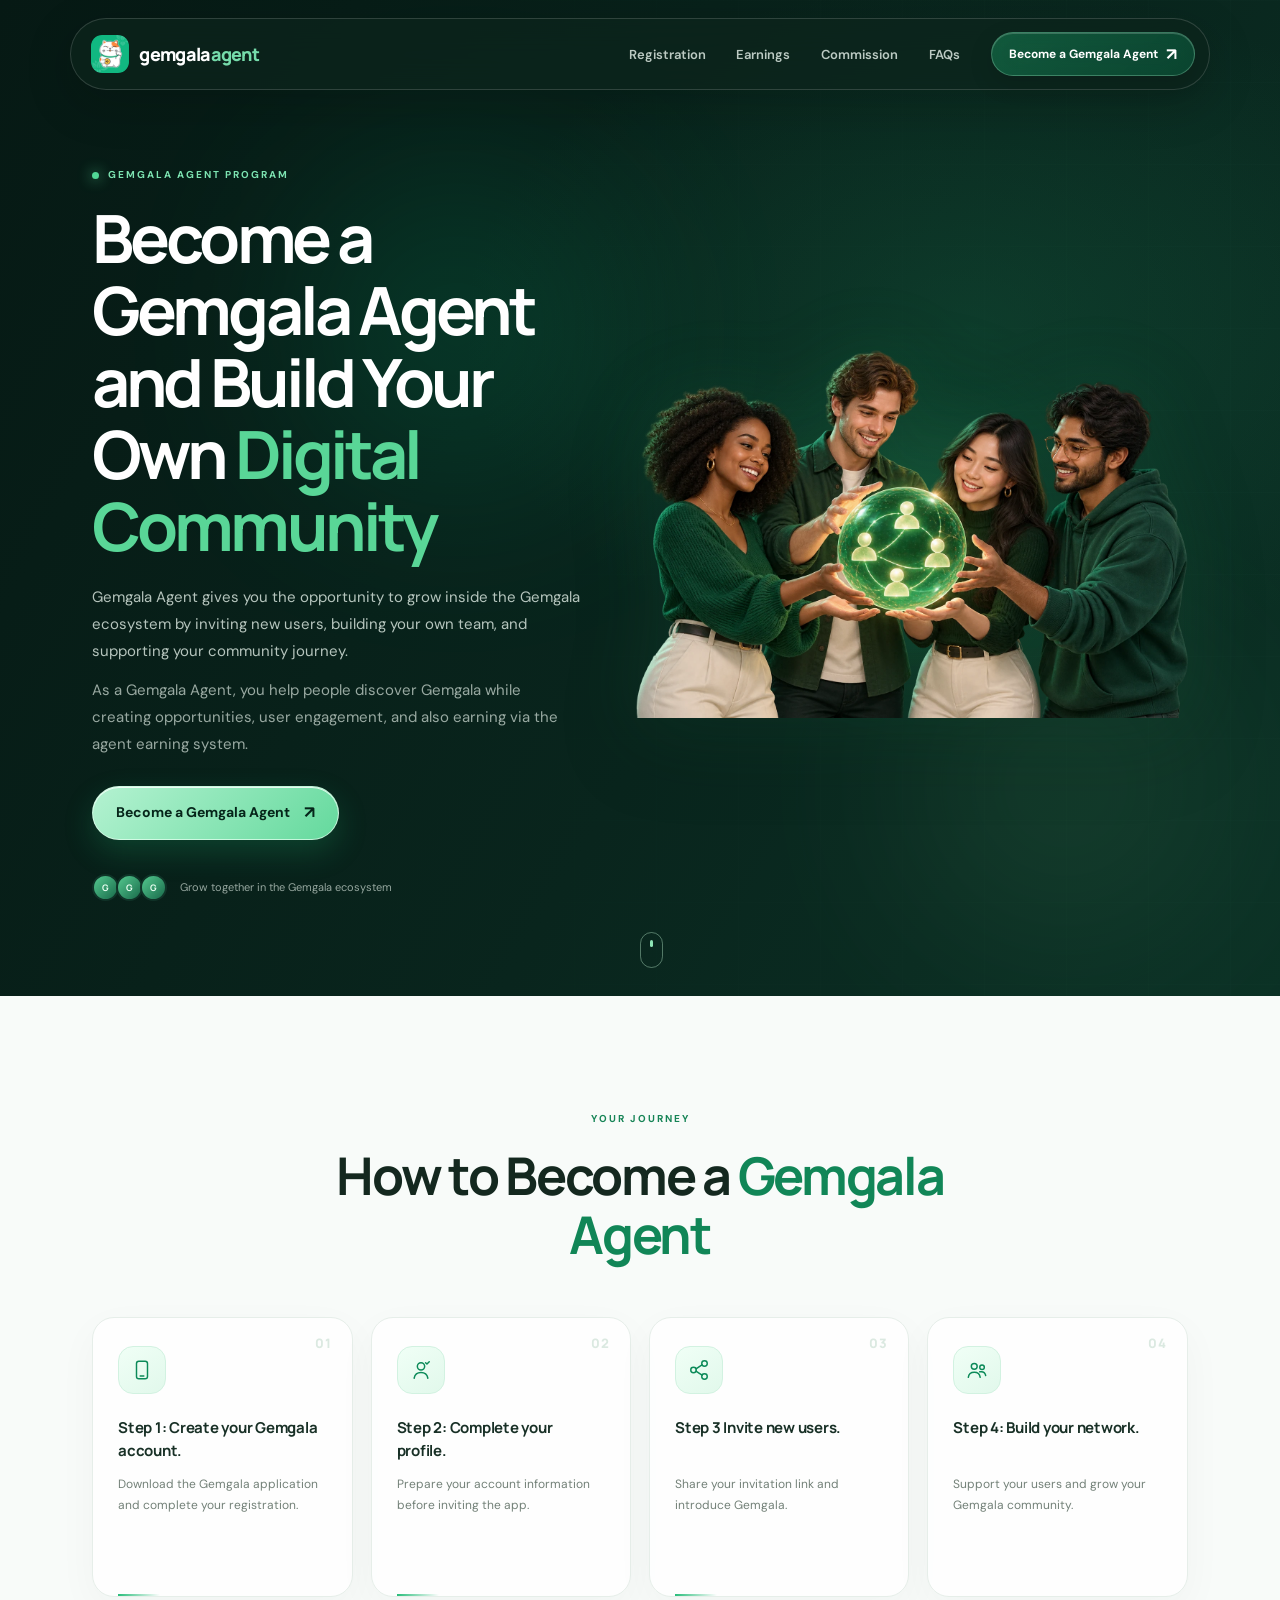
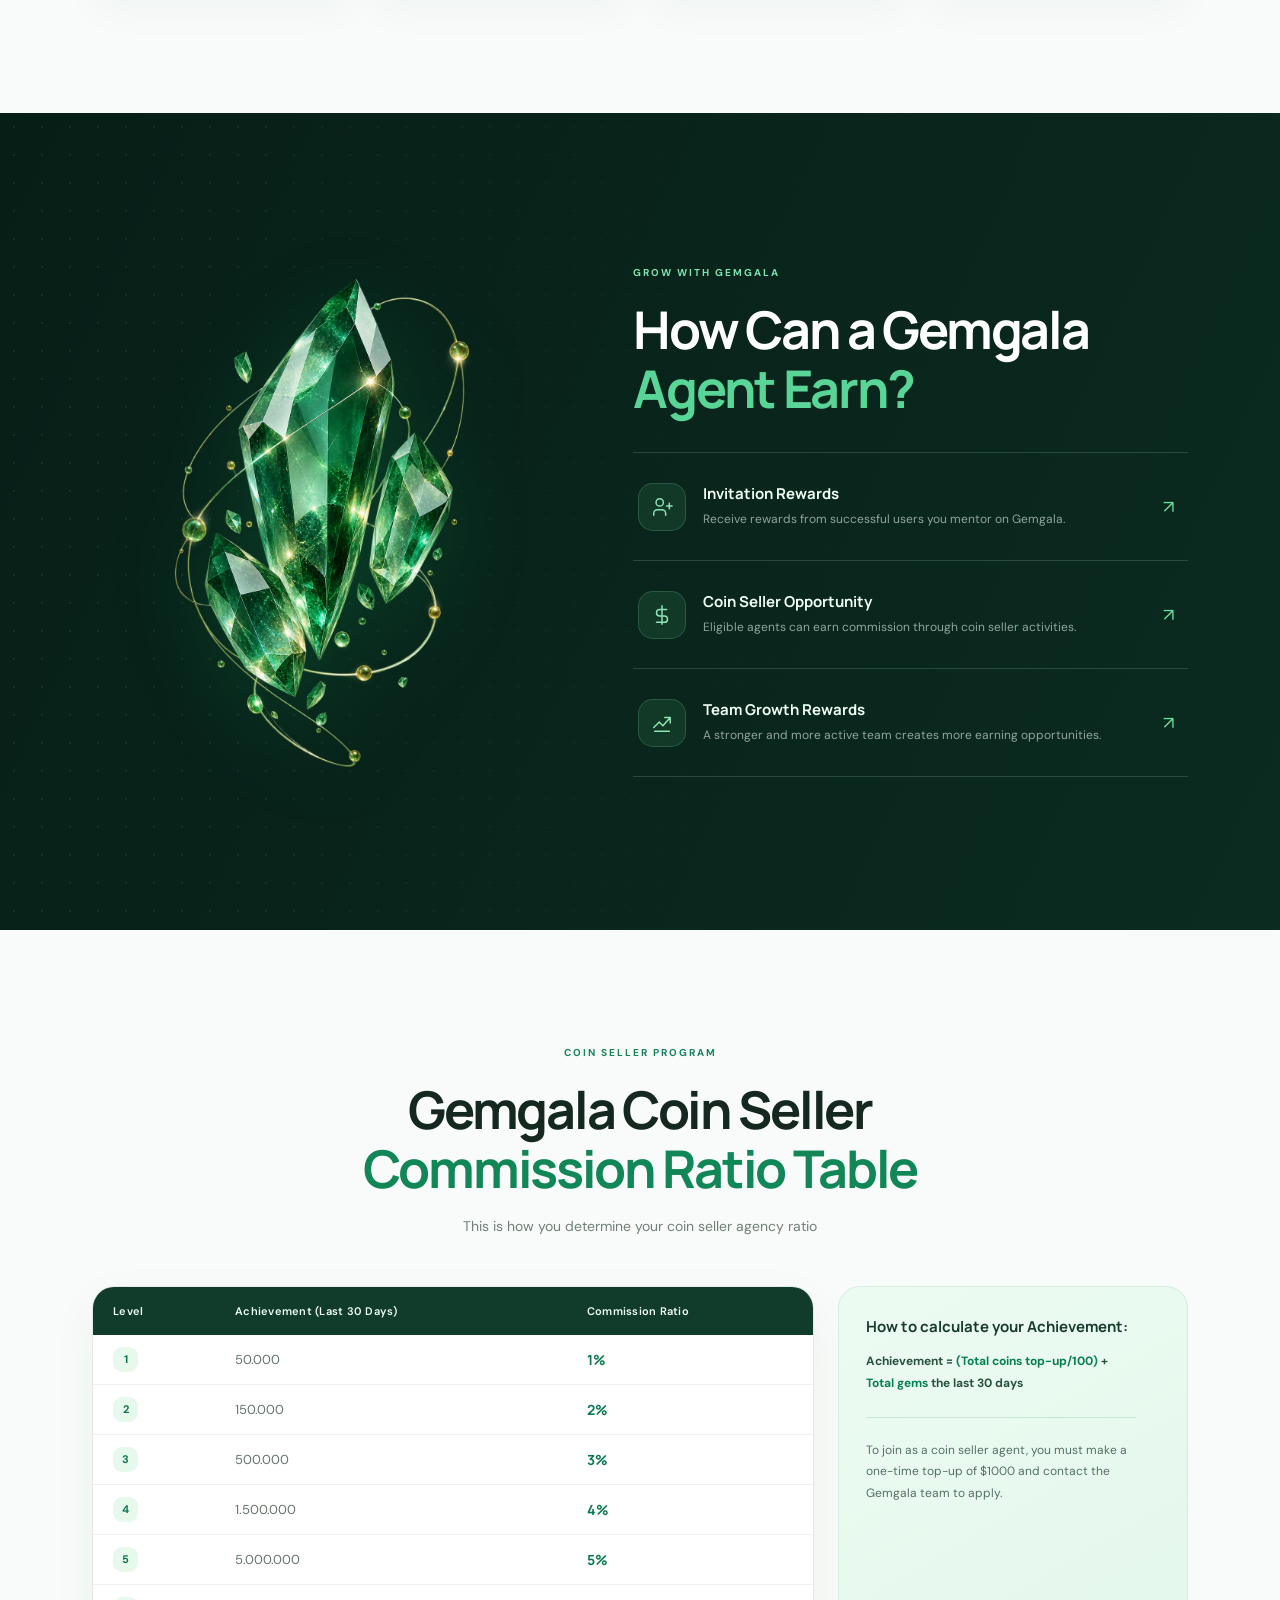
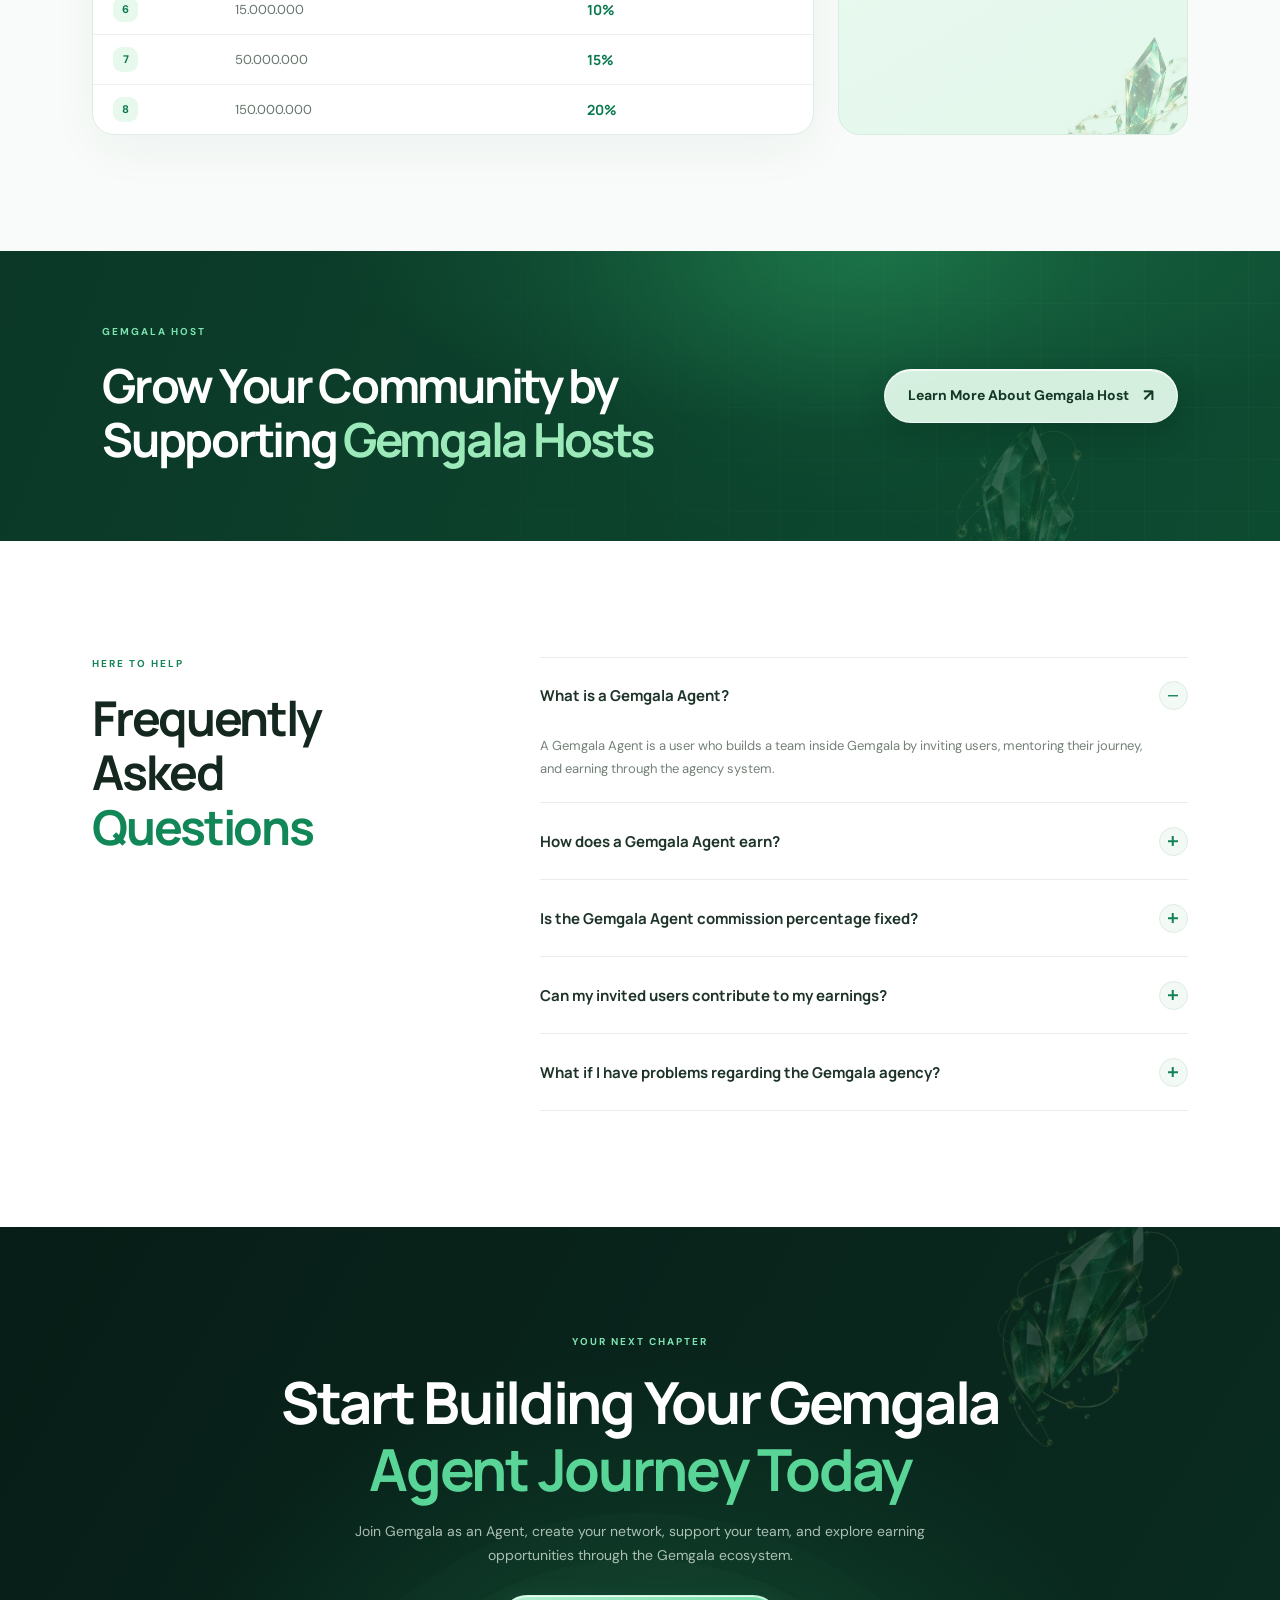
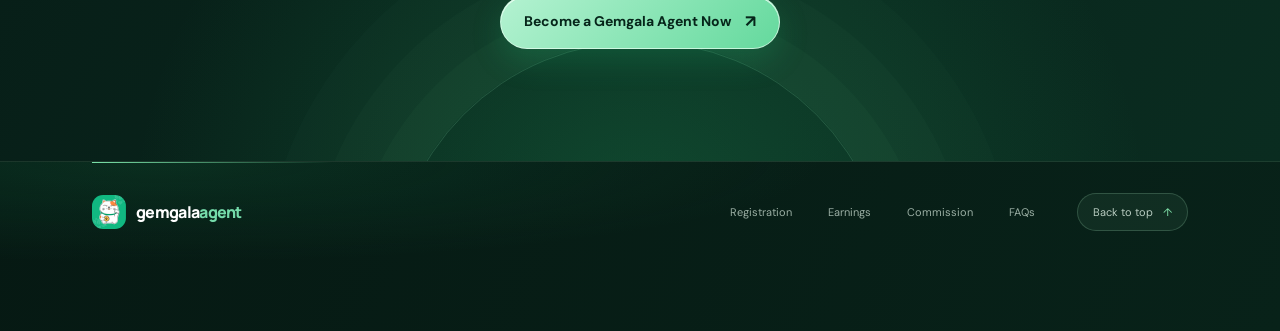
==== index.html @ b0aed7e8 "Create Gemgala agent landing page" ====
<!doctype html>
<html lang="en">
  <head>
    <meta charset="utf-8">
    <meta name="viewport" content="width=device-width, initial-scale=1">
    <meta name="theme-color" content="#071d18">
    <meta name="description" content="Become a Gemgala Agent, build your digital community, and explore earning opportunities inside the Gemgala ecosystem.">
    <title>Become a Gemgala Agent</title>
    <link rel="preconnect" href="https://fonts.googleapis.com">
    <link rel="preconnect" href="https://fonts.gstatic.com" crossorigin>
    <link href="https://fonts.googleapis.com/css2?family=DM+Sans:wght@400;500;600;700&family=Manrope:wght@400;500;600;700;800&display=swap" rel="stylesheet">
    <link rel="stylesheet" href="style.css">
  </head>
  <body>
    <header class="site-header">
      <nav class="navbar glass-panel" aria-label="Main navigation">
        <a class="brand" href="#home" aria-label="Gemgala Agent home">
          <span class="brand-mark"><img src="assets/logo-gemgala.png" alt="" width="127" height="40"></span>
          <span>gemgala<span class="brand-agent">agent</span></span>
        </a>
        <button class="menu-toggle" type="button" aria-label="Open navigation menu" aria-expanded="false" aria-controls="nav-links">
          <span></span><span></span>
        </button>
        <div class="nav-links" id="nav-links">
          <a href="#registration">Registration</a>
          <a href="#earnings">Earnings</a>
          <a href="#commission">Commission</a>
          <a href="#faqs">FAQs</a>
          <a class="button button-small button-glass" href="#registration">Become a Gemgala Agent <span aria-hidden="true">↗</span></a>
        </div>
      </nav>
    </header>

    <main>
      <section class="hero" id="home">
        <div class="hero-glow hero-glow-one" aria-hidden="true"></div>
        <div class="hero-glow hero-glow-two" aria-hidden="true"></div>
        <div class="hero-content">
          <p class="eyebrow"><span class="status-dot"></span> GEMGALA AGENT PROGRAM</p>
          <h1>Become a Gemgala Agent and Build Your Own <span>Digital Community</span></h1>
          <p class="hero-description">Gemgala Agent gives you the opportunity to grow inside the Gemgala ecosystem by inviting new users, building your own team, and supporting your community journey.</p>
          <p class="hero-description hero-description-secondary">As a Gemgala Agent, you help people discover Gemgala while creating opportunities, user engagement, and also earning via the agent earning system.</p>
          <a class="button button-primary button-glass" href="#registration">Become a Gemgala Agent <span aria-hidden="true">↗</span></a>
          <div class="hero-proof" aria-hidden="true">
            <div class="proof-avatars"><span>G</span><span>G</span><span>G</span></div>
            <span>Grow together in the Gemgala ecosystem</span>
          </div>
        </div>
        <div class="hero-visual">
          <img class="hero-image" src="assets/gemgala-agent-cutout.webp" alt="A group of people collaborating around a glowing digital community network">
        </div>
        <a class="scroll-cue" href="#registration" aria-label="Scroll to How to Become a Gemgala Agent"><span></span></a>
      </section>

      <section class="section registration-section" id="registration">
        <div class="section-heading">
          <p class="eyebrow eyebrow-dark">YOUR JOURNEY</p>
          <h2>How to Become a <span>Gemgala Agent</span></h2>
        </div>
        <div class="steps-grid">
          <article class="step-card">
            <div class="step-number">01</div>
            <div class="step-icon" aria-hidden="true"><svg viewBox="0 0 24 24"><rect x="6" y="2.5" width="12" height="19" rx="2.5"></rect><path d="M10 18.5h4"></path></svg></div>
            <h3>Step 1: Create your Gemgala account.</h3>
            <p>Download the Gemgala application and complete your registration.</p>
            <span class="step-line" aria-hidden="true"></span>
          </article>
          <article class="step-card">
            <div class="step-number">02</div>
            <div class="step-icon" aria-hidden="true"><svg viewBox="0 0 24 24"><circle cx="12" cy="8" r="4"></circle><path d="M4.5 21c.8-4.1 3.3-6.2 7.5-6.2s6.7 2.1 7.5 6.2"></path><path d="m17 4 1.5 1.5L21 3"></path></svg></div>
            <h3>Step 2: Complete your profile.</h3>
            <p>Prepare your account information before inviting the app.</p>
            <span class="step-line" aria-hidden="true"></span>
          </article>
          <article class="step-card">
            <div class="step-number">03</div>
            <div class="step-icon" aria-hidden="true"><svg viewBox="0 0 24 24"><circle cx="18" cy="5" r="3"></circle><circle cx="6" cy="12" r="3"></circle><circle cx="18" cy="19" r="3"></circle><path d="m8.7 10.7 6.6-4.4M8.7 13.3l6.6 4.4"></path></svg></div>
            <h3>Step 3 Invite new users.</h3>
            <p>Share your invitation link and introduce Gemgala.</p>
            <span class="step-line" aria-hidden="true"></span>
          </article>
          <article class="step-card">
            <div class="step-number">04</div>
            <div class="step-icon" aria-hidden="true"><svg viewBox="0 0 24 24"><circle cx="9" cy="8" r="3.2"></circle><circle cx="17.5" cy="9" r="2.5"></circle><path d="M2.5 20c.5-3.6 2.7-5.5 6.5-5.5s6 1.9 6.5 5.5M15 14c3.7-.8 5.8 1.1 6.5 4"></path></svg></div>
            <h3>Step 4: Build your network.</h3>
            <p>Support your users and grow your Gemgala community.</p>
          </article>
        </div>
      </section>

      <section class="section earnings-section" id="earnings">
        <div class="earnings-art" aria-hidden="true">
          <img src="assets/emerald-crystal-ornament.webp" alt="">
        </div>
        <div class="earnings-content">
          <p class="eyebrow">GROW WITH GEMGALA</p>
          <h2>How Can a Gemgala <span>Agent Earn?</span></h2>
          <div class="earning-list">
            <article class="earning-item">
              <span class="earning-icon" aria-hidden="true"><svg viewBox="0 0 24 24"><path d="M16 21v-2a4 4 0 0 0-4-4H7a4 4 0 0 0-4 4v2M9.5 11a4 4 0 1 0 0-8 4 4 0 0 0 0 8ZM20 8v6M23 11h-6"></path></svg></span>
              <div><h3>Invitation Rewards</h3><p>Receive rewards from successful users you mentor on Gemgala.</p></div>
              <span class="earning-arrow" aria-hidden="true">↗</span>
            </article>
            <article class="earning-item">
              <span class="earning-icon" aria-hidden="true"><svg viewBox="0 0 24 24"><path d="M12 2v20M17 6H9.5a3.5 3.5 0 0 0 0 7h5a3.5 3.5 0 0 1 0 7H6"></path></svg></span>
              <div><h3>Coin Seller Opportunity</h3><p>Eligible agents can earn commission through coin seller activities.</p></div>
              <span class="earning-arrow" aria-hidden="true">↗</span>
            </article>
            <article class="earning-item">
              <span class="earning-icon" aria-hidden="true"><svg viewBox="0 0 24 24"><path d="m3 17 6-6 4 4 8-9M15 6h6v6"></path><path d="M4 21h16"></path></svg></span>
              <div><h3>Team Growth Rewards</h3><p>A stronger and more active team creates more earning opportunities.</p></div>
              <span class="earning-arrow" aria-hidden="true">↗</span>
            </article>
          </div>
        </div>
      </section>

      <section class="section commission-section" id="commission">
        <div class="section-heading">
          <p class="eyebrow eyebrow-dark">COIN SELLER PROGRAM</p>
          <h2>Gemgala Coin Seller <span>Commission Ratio Table</span></h2>
          <p class="section-description">This is how you determine your coin seller agency ratio</p>
        </div>
        <div class="commission-layout">
          <div class="table-wrap">
            <table>
              <thead><tr><th scope="col">Level</th><th scope="col">Achievement (Last 30 Days)</th><th scope="col">Commission Ratio</th></tr></thead>
              <tbody>
                <tr><td><span class="level-pill">1</span></td><td>50.000</td><td><strong>1%</strong></td></tr>
                <tr><td><span class="level-pill">2</span></td><td>150.000</td><td><strong>2%</strong></td></tr>
                <tr><td><span class="level-pill">3</span></td><td>500.000</td><td><strong>3%</strong></td></tr>
                <tr><td><span class="level-pill">4</span></td><td>1.500.000</td><td><strong>4%</strong></td></tr>
                <tr><td><span class="level-pill">5</span></td><td>5.000.000</td><td><strong>5%</strong></td></tr>
                <tr><td><span class="level-pill">6</span></td><td>15.000.000</td><td><strong>10%</strong></td></tr>
                <tr><td><span class="level-pill">7</span></td><td>50.000.000</td><td><strong>15%</strong></td></tr>
                <tr><td><span class="level-pill">8</span></td><td>150.000.000</td><td><strong>20%</strong></td></tr>
              </tbody>
            </table>
          </div>
          <aside class="commission-notes">
            <img class="commission-ornament" src="assets/commission-crystal-ornament.webp" alt="" aria-hidden="true">
            <div class="notes-content">
            <h3>How to calculate your Achievement:</h3>
            <p class="formula">Achievement = <span>(Total coins top-up/100)</span> + <span>Total gems</span> the last 30 days</p>
            <div class="note-divider"></div>
            <p>To join as a coin seller agent, you must make a one-time top-up of $1000 and contact the Gemgala team to apply.</p>
            </div>
          </aside>
        </div>
      </section>

      <section class="host-banner">
        <div class="host-glow" aria-hidden="true"></div>
        <div class="host-copy">
          <p class="eyebrow">GEMGALA HOST</p>
          <h2>Grow Your Community by Supporting <span>Gemgala Hosts</span></h2>
        </div>
        <a class="button button-light button-glass" href="https://gemgalahost.com" target="_blank" rel="noopener noreferrer">Learn More About Gemgala Host <span aria-hidden="true">↗</span></a>
        <img class="host-crystal" src="assets/emerald-crystal-ornament.webp" alt="" aria-hidden="true">
      </section>

      <section class="section faq-section" id="faqs">
        <div class="faq-intro">
          <p class="eyebrow eyebrow-dark">HERE TO HELP</p>
          <h2>Frequently Asked <span>Questions</span></h2>
        </div>
        <div class="faq-list">
          <article class="faq-item is-open">
            <h3><button class="faq-question" type="button" aria-expanded="true"><span>What is a Gemgala Agent?</span><span class="faq-toggle" aria-hidden="true"></span></button></h3>
            <div class="faq-answer"><p>A Gemgala Agent is a user who builds a team inside Gemgala by inviting users, mentoring their journey, and earning through the agency system.</p></div>
          </article>
          <article class="faq-item">
            <h3><button class="faq-question" type="button" aria-expanded="false"><span>How does a Gemgala Agent earn?</span><span class="faq-toggle" aria-hidden="true"></span></button></h3>
            <div class="faq-answer" hidden><p>Agents can earn through invitation rewards, becoming a coin seller, commission systems, and eligible events &amp; opportunities.</p></div>
          </article>
          <article class="faq-item">
            <h3><button class="faq-question" type="button" aria-expanded="false"><span>Is the Gemgala Agent commission percentage fixed?</span><span class="faq-toggle" aria-hidden="true"></span></button></h3>
            <div class="faq-answer" hidden><p>No. Commission levels depend on the team performance and changes every 30 days.</p></div>
          </article>
          <article class="faq-item">
            <h3><button class="faq-question" type="button" aria-expanded="false"><span>Can my invited users contribute to my earnings?</span><span class="faq-toggle" aria-hidden="true"></span></button></h3>
            <div class="faq-answer" hidden><p>Yes. This is the most popular way to earn as a Gemgala agent.</p></div>
          </article>
          <article class="faq-item">
            <h3><button class="faq-question" type="button" aria-expanded="false"><span>What if I have problems regarding the Gemgala agency?</span><span class="faq-toggle" aria-hidden="true"></span></button></h3>
            <div class="faq-answer" hidden><p>Feel free to contact our team in case you’re experiencing problems or having inquiries regarding this.</p></div>
          </article>
        </div>
      </section>

      <section class="final-cta" id="join">
        <div class="final-cta-orb" aria-hidden="true"></div>
        <img src="assets/emerald-crystal-ornament.webp" alt="" aria-hidden="true">
        <p class="eyebrow">YOUR NEXT CHAPTER</p>
        <h2>Start Building Your Gemgala <span>Agent Journey Today</span></h2>
        <p>Join Gemgala as an Agent, create your network, support your team, and explore earning opportunities through the Gemgala ecosystem.</p>
        <a class="button button-primary button-glass" href="#registration">Become a Gemgala Agent Now <span aria-hidden="true">↗</span></a>
      </section>
    </main>

    <footer class="site-footer">
      <div class="footer-main">
        <a class="brand footer-brand" href="#home" aria-label="Gemgala Agent home">
          <span class="brand-mark"><img src="assets/logo-gemgala.png" alt="" width="127" height="40"></span>
          <span>gemgala<span class="brand-agent">agent</span></span>
        </a>
        <div class="footer-links"><a href="#registration">Registration</a><a href="#earnings">Earnings</a><a href="#commission">Commission</a><a href="#faqs">FAQs</a></div>
        <a class="back-top" href="#home">Back to top <span aria-hidden="true">↑</span></a>
      </div>
    </footer>

    <script>
      const menuToggle = document.querySelector('.menu-toggle');
      const navLinks = document.querySelector('.nav-links');

      menuToggle.addEventListener('click', () => {
        const isOpen = menuToggle.getAttribute('aria-expanded') === 'true';
        menuToggle.setAttribute('aria-expanded', String(!isOpen));
        menuToggle.setAttribute('aria-label', isOpen ? 'Open navigation menu' : 'Close navigation menu');
        navLinks.classList.toggle('is-open', !isOpen);
        document.body.classList.toggle('menu-open', !isOpen);
      });

      navLinks.querySelectorAll('a').forEach((link) => {
        link.addEventListener('click', () => {
          menuToggle.setAttribute('aria-expanded', 'false');
          menuToggle.setAttribute('aria-label', 'Open navigation menu');
          navLinks.classList.remove('is-open');
          document.body.classList.remove('menu-open');
        });
      });

      document.querySelectorAll('.faq-question').forEach((question) => {
        question.addEventListener('click', () => {
          const item = question.closest('.faq-item');
          const answer = item.querySelector('.faq-answer');
          const isOpen = question.getAttribute('aria-expanded') === 'true';
          question.setAttribute('aria-expanded', String(!isOpen));
          answer.hidden = isOpen;
          item.classList.toggle('is-open', !isOpen);
        });
      });
    </script>
  </body>
</html>
---- style.css ----
:root {
  color-scheme: light;
  --forest: #071d18;
  --forest-2: #0b2921;
  --green: #0d8a5c;
  --green-bright: #18b77a;
  --mint: #9be7c3;
  --ink: #13251e;
  --muted: #687970;
  --paper: #f7faf8;
  --line: #e4ece7;
  --white: #fff;
  --font-body: "DM Sans", sans-serif;
  --font-display: "Manrope", sans-serif;
}

* { box-sizing: border-box; }
html { scroll-behavior: smooth; scroll-padding-top: 110px; }
body { margin: 0; background: var(--paper); color: var(--ink); font-family: var(--font-body); -webkit-font-smoothing: antialiased; }
body.menu-open { overflow: hidden; }
a { color: inherit; text-decoration: none; }
button { font: inherit; }
img { display: block; max-width: 100%; }

.site-header { position: fixed; inset: 18px 0 auto; z-index: 50; padding: 0 5.5%; pointer-events: none; }
.navbar { width: min(1240px, 100%); min-height: 72px; margin: 0 auto; padding: 10px 14px 10px 20px; display: flex; align-items: center; justify-content: space-between; border: 1px solid rgba(255,255,255,.15); border-radius: 999px; background: rgba(13, 36, 29, .72); box-shadow: 0 14px 46px rgba(1, 13, 9, .22); backdrop-filter: blur(22px); -webkit-backdrop-filter: blur(22px); pointer-events: auto; }
.brand { display: inline-flex; align-items: center; gap: 10px; color: #fff; font-family: var(--font-display); font-size: 18px; font-weight: 800; letter-spacing: -.7px; white-space: nowrap; }
.brand-mark { width: 38px; height: 38px; flex: 0 0 38px; overflow: hidden; display: block; border-radius: 11px; }
.brand-mark img { width: 120px; max-width: none; height: 38px; object-fit: fill; }
.brand-agent { color: #75dbaa; }
.nav-links { display: flex; align-items: center; gap: clamp(16px, 2.4vw, 34px); color: rgba(245,255,249,.76); font-size: 13px; font-weight: 600; }
.nav-links > a:not(.button) { transition: color .2s ease; }
.nav-links > a:not(.button):hover { color: #fff; }
.button { min-height: 54px; padding: 0 23px; display: inline-flex; align-items: center; justify-content: center; gap: 14px; border: 1px solid transparent; border-radius: 999px; font-size: 14px; font-weight: 700; line-height: 1.2; transition: transform .2s ease, box-shadow .2s ease, background .2s ease; cursor: pointer; }
.button:hover { transform: translateY(-2px); }
.button span { font-size: 17px; }
.button-small { min-height: 44px; padding: 0 17px; gap: 8px; font-size: 12px; }
.button-glass { backdrop-filter: blur(18px); -webkit-backdrop-filter: blur(18px); }
.button-small.button-glass { color: white; border-color: rgba(180,255,216,.28); background: linear-gradient(135deg, rgba(28,163,106,.42), rgba(11,96,65,.54)); box-shadow: inset 0 1px rgba(255,255,255,.18), 0 8px 24px rgba(0,0,0,.14); }
.button-primary { color: #06251a; background: linear-gradient(135deg, #b4f2d1 0%, #64d99d 100%); border-color: rgba(228,255,240,.7); box-shadow: 0 12px 30px rgba(31,189,117,.21), inset 0 1px rgba(255,255,255,.8); }
.menu-toggle { display: none; }

.hero { position: relative; min-height: 795px; padding: 168px 7.2% 95px; overflow: hidden; display: grid; grid-template-columns: minmax(0, .94fr) minmax(420px, 1.06fr); align-items: center; gap: 5%; color: white; background: radial-gradient(ellipse at 76% 33%, rgba(22,102,69,.34) 0, transparent 37%), linear-gradient(120deg, #061914 0%, #09251d 58%, #0b3125 100%); }
.hero::before { position: absolute; inset: 0; content: ""; pointer-events: none; opacity: .11; background-image: linear-gradient(rgba(170,255,210,.11) 1px, transparent 1px), linear-gradient(90deg, rgba(170,255,210,.11) 1px, transparent 1px); background-size: 82px 82px; mask-image: linear-gradient(90deg, transparent 10%, black 100%); }
.hero-content, .hero-visual { position: relative; z-index: 2; }
.hero-content { width: min(610px, 100%); }
.eyebrow { margin: 0 0 20px; display: flex; align-items: center; gap: 9px; color: #7de4b2; font-size: 10px; font-weight: 700; letter-spacing: 2px; line-height: 1.4; }
.status-dot { width: 7px; height: 7px; border-radius: 50%; background: #52d796; box-shadow: 0 0 14px #52d796; }
h1, h2, h3, p { margin-top: 0; }
h1, h2, h3 { font-family: var(--font-display); }
h1 { max-width: 660px; margin-bottom: 23px; font-size: clamp(42px, 5.2vw, 68px); line-height: 1.08; letter-spacing: -3.9px; }
h1 span, h2 span { color: #59d697; }
.hero-description { max-width: 530px; margin-bottom: 13px; color: rgba(237,249,241,.76); font-size: 15px; line-height: 1.78; }
.hero-description-secondary { margin-bottom: 28px; color: rgba(237,249,241,.63); }
.hero-proof { margin-top: 34px; display: flex; align-items: center; gap: 13px; color: rgba(237,249,241,.62); font-size: 11px; }
.proof-avatars { display: flex; padding-left: 3px; }
.proof-avatars span { width: 27px; height: 27px; margin-left: -3px; display: grid; place-items: center; border: 2px solid #103328; border-radius: 50%; color: #eafff2; background: linear-gradient(135deg,#54c98f,#196a4a); font: 700 9px var(--font-display); }
.hero-visual { position: relative; width: min(650px, 100%); justify-self: end; display: grid; place-items: center; isolation: isolate; }
.hero-visual::before { position: absolute; z-index: -1; width: 78%; aspect-ratio: 1; border-radius: 50%; content: ""; background: radial-gradient(circle, rgba(54,205,126,.26), rgba(19,106,67,.09) 48%, transparent 72%); filter: blur(12px); }
.hero-image { width: 100%; height: auto; object-fit: contain; filter: drop-shadow(0 24px 40px rgba(0,0,0,.18)) drop-shadow(0 0 38px rgba(68,218,133,.11)); }
.hero-glow { position: absolute; width: 300px; height: 300px; border-radius: 50%; filter: blur(100px); opacity: .2; pointer-events: none; }
.hero-glow-one { top: 18%; left: 24%; background: #06ad72; }
.hero-glow-two { right: 5%; bottom: 6%; background: #79d991; opacity: .11; }
.scroll-cue { position: absolute; left: 50%; bottom: 28px; width: 23px; height: 36px; display: grid; place-items: start center; padding-top: 7px; border: 1px solid rgba(202,255,222,.38); border-radius: 20px; }
.scroll-cue span { width: 3px; height: 7px; border-radius: 4px; background: #8de5b5; animation: scroll-dot 1.6s ease-in-out infinite; }
@keyframes scroll-dot { 0%,100% { transform: translateY(0); opacity: .55; } 50% { transform: translateY(8px); opacity: 1; } }

@media (min-width: 761px) and (max-width: 900px) {
  .site-header { padding: 0 3.5%; }
  .navbar { min-height: 68px; border-radius: 999px; }
  .menu-toggle { width: 44px; height: 44px; padding: 0; display: flex; flex-direction: column; align-items: center; justify-content: center; gap: 6px; border: 1px solid rgba(207,255,223,.2); border-radius: 50%; background: rgba(255,255,255,.07); cursor: pointer; }
  .menu-toggle span { width: 17px; height: 1.5px; border-radius: 2px; background: #e8fff0; transition: transform .2s ease; }
  .menu-toggle[aria-expanded="true"] span:first-child { transform: translateY(3.75px) rotate(45deg); }
  .menu-toggle[aria-expanded="true"] span:last-child { transform: translateY(-3.75px) rotate(-45deg); }
  .nav-links { position: absolute; top: 78px; right: 0; left: 0; padding: 15px; display: flex; flex-direction: column; align-items: stretch; gap: 0; border: 1px solid rgba(210,255,226,.16); border-radius: 24px; background: rgba(7,29,22,.96); box-shadow: 0 18px 48px rgba(1,15,9,.33); opacity: 0; visibility: hidden; transform: translateY(-8px); transition: opacity .18s ease, transform .18s ease, visibility .18s; backdrop-filter: blur(24px); }
  .nav-links.is-open { opacity: 1; visibility: visible; transform: translateY(0); }
  .nav-links > a:not(.button) { padding: 15px 8px; border-bottom: 1px solid rgba(209,255,226,.1); }
  .nav-links .button { margin-top: 13px; }
}

.section { padding: 116px 7.2%; }
.registration-section { position: relative; overflow: hidden; background: #f8fbf9; }
.section-heading { max-width: 720px; margin: 0 auto 53px; text-align: center; }
.eyebrow-dark { justify-content: center; color: #168456; }
h2 { margin-bottom: 16px; font-size: clamp(34px, 4.2vw, 52px); line-height: 1.14; letter-spacing: -2.3px; }
.section-heading h2, .faq-intro h2 { color: #14281f; }
.section-heading h2 span, .faq-intro h2 span { color: #118657; }
.steps-grid { width: min(1120px, 100%); margin: 0 auto; display: grid; grid-template-columns: repeat(4, 1fr); gap: 18px; }
.step-card { position: relative; min-height: 280px; padding: 28px 25px 25px; overflow: hidden; border: 1px solid #e6eee9; border-radius: 22px; background: rgba(255,255,255,.83); box-shadow: 0 13px 42px rgba(19,66,43,.035); transition: transform .25s ease, box-shadow .25s ease; }
.step-card:hover { transform: translateY(-6px); box-shadow: 0 20px 42px rgba(19,66,43,.09); }
.step-number { position: absolute; top: 16px; right: 20px; color: #dbe9e1; font: 800 13px var(--font-display); letter-spacing: 1px; }
.step-icon, .earning-icon { width: 48px; height: 48px; display: grid; place-items: center; border: 1px solid #d2f2e1; border-radius: 15px; color: #0c8a59; background: linear-gradient(145deg, #f0fff6, #e1f8eb); }
.step-icon svg, .earning-icon svg { width: 22px; height: 22px; fill: none; stroke: currentColor; stroke-width: 1.6; stroke-linecap: round; stroke-linejoin: round; }
.step-card h3 { min-height: 48px; margin: 23px 0 9px; color: #183026; font-size: 15px; line-height: 1.5; letter-spacing: -.25px; }
.step-card p { margin: 0; color: #738178; font-size: 12px; line-height: 1.75; }
.step-line { position: absolute; width: 42px; height: 2px; bottom: 0; left: 25px; background: linear-gradient(90deg,#29bd7b,transparent); }

.earnings-section { position: relative; min-height: 690px; display: grid; grid-template-columns: minmax(300px,.9fr) minmax(420px,1.1fr); align-items: center; gap: 8%; overflow: hidden; color: white; background: linear-gradient(115deg,#071e17,#0b2b20); }
.earnings-section::before { position: absolute; inset: 0; content: ""; opacity: .08; background-image: radial-gradient(#c7f7d8 1px,transparent 1px); background-size: 28px 28px; mask-image: linear-gradient(90deg,black,transparent 70%); }
.earnings-art { position: relative; width: min(440px,100%); display: grid; place-items: center; justify-self: center; }
.earnings-art img { width: min(100%, 390px); height: auto; filter: drop-shadow(0 20px 42px rgba(14,212,116,.14)); }
.earnings-content { position: relative; z-index: 1; max-width: 650px; }
.earnings-content h2 { margin-bottom: 34px; font-size: clamp(35px,4.2vw,52px); }
.earning-list { border-top: 1px solid rgba(218,255,232,.16); }
.earning-item { min-height: 108px; padding: 19px 5px; display: grid; grid-template-columns: 49px 1fr 20px; align-items: center; gap: 16px; border-bottom: 1px solid rgba(218,255,232,.16); }
.earning-icon { border-color: rgba(133,239,176,.19); color: #8de5b2; background: rgba(95,192,131,.12); }
.earning-item h3 { margin: 0 0 6px; color: #f1fff5; font-size: 15px; }
.earning-item p { margin: 0; color: rgba(230,246,235,.61); font-size: 12px; line-height: 1.65; }
.earning-arrow { color: #6bdd9e; font-size: 18px; }

.commission-section { position: relative; background: #f8fbf9; }
.commission-section .section-heading { margin-bottom: 48px; }
.section-description { margin: 0; color: #718078; font-size: 14px; line-height: 1.65; }
.commission-layout { width: min(1120px,100%); margin: auto; display: grid; grid-template-columns: minmax(0,1.55fr) minmax(265px,.75fr); gap: 24px; align-items: stretch; }
.table-wrap { overflow: hidden; border: 1px solid #e1ebe5; border-radius: 22px; background: #fff; box-shadow: 0 15px 50px rgba(21,68,43,.045); }
table { width: 100%; border-collapse: collapse; text-align: left; }
thead { color: #effff4; background: #113b2b; }
th { padding: 17px 20px; font-size: 11px; font-weight: 600; letter-spacing: .25px; }
td { padding: 12px 20px; border-bottom: 1px solid #edf2ef; color: #64746b; font-size: 13px; }
tbody tr:last-child td { border-bottom: 0; }
tbody tr:hover { background: #f7fcf8; }
td strong { color: #08794d; font-family: var(--font-display); font-size: 14px; }
.level-pill { width: 25px; height: 25px; display: inline-grid; place-items: center; border-radius: 9px; color: #08784c; background: #e7f8ed; font-size: 11px; font-weight: 700; }
.commission-notes { position: relative; padding: 29px 27px; overflow: hidden; border: 1px solid #d5eddf; border-radius: 22px; color: #315544; background: linear-gradient(150deg,#ecfbf1,#e3f7eb); }
.commission-ornament { position: absolute; width: 210px; right: -34px; bottom: -38px; opacity: .35; pointer-events: none; }
.notes-content { position: relative; z-index: 1; max-width: 92%; }
.commission-notes h3 { margin-bottom: 14px; color: #183d2b; font-size: 15px; line-height: 1.45; }
.commission-notes p { margin-bottom: 0; color: #557064; font-size: 12px; line-height: 1.8; }
.commission-notes .formula { color: #28533d; font-weight: 700; }
.formula span { color: #07804f; }
.note-divider { height: 1px; margin: 22px 0; background: #cce6d6; }

.host-banner { position: relative; min-height: 290px; padding: 56px 8%; overflow: hidden; display: flex; align-items: center; justify-content: space-between; gap: 40px; color: white; background: radial-gradient(ellipse at 70% 0,rgba(48,171,105,.31),transparent 44%), linear-gradient(110deg,#0b3827,#0d4b31); }
.host-banner::before { position: absolute; inset: 0; content: ""; opacity: .1; background-image: linear-gradient(rgba(213,255,227,.25) 1px,transparent 1px),linear-gradient(90deg,rgba(213,255,227,.25) 1px,transparent 1px); background-size: 52px 52px; mask-image: linear-gradient(90deg,transparent,black); }
.host-copy, .host-banner .button { position: relative; z-index: 2; }
.host-copy { max-width: 650px; }
.host-copy h2 { margin: 0; font-size: clamp(31px,3.9vw,47px); }
.host-copy h2 span { color: #9ce9ba; }
.button-light { flex: 0 0 auto; color: #133825; border-color: rgba(255,255,255,.75); background: rgba(233,255,241,.91); box-shadow: inset 0 1px rgba(255,255,255,.8),0 10px 30px rgba(1,27,13,.2); }
.host-crystal { position: absolute; width: 170px; right: 14%; bottom: -115px; opacity: .19; filter: saturate(.8); }
.host-glow { position: absolute; width: 280px; height: 280px; right: 24%; top: -170px; border-radius: 50%; background: #37cf79; filter: blur(110px); opacity: .25; }

.faq-section { display: grid; grid-template-columns: .7fr 1.3fr; gap: 9%; background: #fff; }
.faq-intro { position: sticky; top: 140px; align-self: start; }
.faq-intro .eyebrow { justify-content: flex-start; }
.faq-intro h2 { font-size: clamp(34px,4vw,48px); }
.faq-list { border-top: 1px solid #e7eeea; }
.faq-item { border-bottom: 1px solid #e7eeea; }
.faq-item h3 { margin: 0; }
.faq-question { width: 100%; min-height: 76px; padding: 18px 0; display: flex; align-items: center; justify-content: space-between; gap: 18px; border: 0; text-align: left; color: #1d3328; background: transparent; font-family: var(--font-display); font-size: 15px; font-weight: 700; cursor: pointer; }
.faq-question:hover { color: #087d4f; }
.faq-toggle { position: relative; flex: 0 0 29px; width: 29px; height: 29px; border: 1px solid #dcebe2; border-radius: 50%; background: #f3faf5; }
.faq-toggle::before, .faq-toggle::after { position: absolute; left: 50%; top: 50%; width: 10px; height: 1.5px; content: ""; background: #138357; transform: translate(-50%,-50%); transition: transform .2s ease; }
.faq-toggle::after { transform: translate(-50%,-50%) rotate(90deg); }
.faq-question[aria-expanded="true"] .faq-toggle::after { transform: translate(-50%,-50%) rotate(0); }
.faq-answer { padding: 0 42px 22px 0; animation: reveal .22s ease-out; }
.faq-answer[hidden] { display: none; }
.faq-answer p { margin: 0; color: #748178; font-size: 13px; line-height: 1.8; }
@keyframes reveal { from { opacity: 0; transform: translateY(-5px); } to { opacity: 1; transform: translateY(0); } }

.final-cta { position: relative; padding: 108px 7% 112px; overflow: hidden; display: flex; flex-direction: column; align-items: center; text-align: center; color: white; background: radial-gradient(ellipse at 50% 110%,rgba(37,171,101,.26),transparent 56%),linear-gradient(120deg,#071d17,#0a2c20); }
.final-cta .eyebrow, .final-cta h2, .final-cta > p:not(.eyebrow), .final-cta .button { position: relative; z-index: 1; }
.final-cta h2 { max-width: 770px; margin-bottom: 17px; font-size: clamp(37px,5vw,58px); }
.final-cta > p:not(.eyebrow) { max-width: 620px; margin: 0 auto 27px; color: rgba(236,250,241,.71); font-size: 14px; line-height: 1.75; }
.final-cta-orb { position: absolute; width: 500px; height: 500px; left: 50%; bottom: -380px; border: 1px solid rgba(155,241,188,.17); border-radius: 50%; box-shadow: 0 0 0 40px rgba(143,235,178,.025),0 0 0 82px rgba(143,235,178,.02),0 0 0 128px rgba(143,235,178,.015); transform: translateX(-50%); }
.final-cta img { position: absolute; width: 200px; right: 8%; top: -53px; opacity: .21; transform: rotate(22deg); }

.site-footer { position: relative; min-height: 170px; padding: 31px 7.2% 22px; overflow: hidden; border-top: 1px solid rgba(154,230,184,.14); background: radial-gradient(ellipse at 12% 0,rgba(21,117,73,.22),transparent 42%),linear-gradient(115deg,#061913,#082219); }
.site-footer::before { position: absolute; top: 0; left: 7.2%; width: min(240px,28%); height: 1px; content: ""; background: linear-gradient(90deg,#7ae2a8,transparent); }
.footer-main { width: min(1240px,100%); margin: 0 auto; display: grid; grid-template-columns: 1fr auto auto; align-items: center; gap: 28px; }
.footer-brand { font-size: 16px; }
.footer-brand .brand-mark { width: 34px; height: 34px; flex-basis: 34px; }
.footer-brand .brand-mark img { width: 107px; height: 34px; }
.footer-links { display: flex; align-items: center; gap: 8px; color: rgba(226,244,233,.67); font-size: 11px; }
.footer-links a { padding: 10px 13px; border: 1px solid transparent; border-radius: 999px; transition: background .2s ease,border-color .2s ease,color .2s ease; }
.footer-links a:hover { border-color: rgba(168,238,193,.17); background: rgba(180,255,209,.07); }
.footer-links a:hover, .back-top:hover { color: #9be7c3; }
.back-top { padding: 11px 15px; border: 1px solid rgba(173,240,196,.2); border-radius: 999px; color: rgba(226,244,233,.8); background: rgba(174,255,199,.06); font-size: 11px; transition: background .2s ease,color .2s ease; }
.back-top span { margin-left: 7px; color: #7fdfa9; }

@media (max-width: 1050px) {
  .site-header { padding: 0 3.5%; }
  .hero { padding-right: 5%; padding-left: 5%; grid-template-columns: minmax(0,1fr) minmax(350px,1fr); gap: 4%; }
  .hero-description { font-size: 14px; }
  .section { padding-right: 5%; padding-left: 5%; }
  .steps-grid { grid-template-columns: repeat(2,1fr); }
  .step-card { min-height: 245px; }
  .commission-layout { grid-template-columns: minmax(0,1.35fr) minmax(245px,.8fr); gap: 15px; }
  .earnings-section { grid-template-columns: minmax(0,.82fr) minmax(0,1.18fr); gap: clamp(22px,4vw,40px); }
  .earnings-art, .earnings-content { min-width: 0; }
  .earning-item { grid-template-columns: 44px minmax(0,1fr) 14px; gap: 12px; }
  th, td { padding-right: 14px; padding-left: 14px; }
}
@media (max-width: 760px) {
  html { scroll-padding-top: 82px; }
  .site-header { inset: 10px 0 auto; padding: 0 14px; }
  .navbar { min-height: 60px; padding: 8px 10px 8px 14px; border-radius: 999px; }
  .brand { gap: 8px; font-size: 16px; }
  .brand-mark { width: 34px; height: 34px; flex-basis: 34px; }
  .brand-mark img { width: 107px; height: 34px; }
  .menu-toggle { width: 42px; height: 42px; padding: 0; display: flex; flex-direction: column; align-items: center; justify-content: center; gap: 6px; border: 1px solid rgba(207,255,223,.2); border-radius: 13px; background: rgba(255,255,255,.07); cursor: pointer; }
  .menu-toggle span { width: 17px; height: 1.5px; border-radius: 2px; background: #e8fff0; transition: transform .2s ease; }
  .menu-toggle[aria-expanded="true"] span:first-child { transform: translateY(3.75px) rotate(45deg); }
  .menu-toggle[aria-expanded="true"] span:last-child { transform: translateY(-3.75px) rotate(-45deg); }
  .nav-links { position: absolute; top: 69px; right: 0; left: 0; padding: 15px; display: flex; flex-direction: column; align-items: stretch; gap: 0; border: 1px solid rgba(210,255,226,.16); border-radius: 20px; background: rgba(7,29,22,.96); box-shadow: 0 18px 48px rgba(1,15,9,.33); opacity: 0; visibility: hidden; transform: translateY(-8px); transition: opacity .18s ease, transform .18s ease, visibility .18s; backdrop-filter: blur(24px); }
  .nav-links.is-open { opacity: 1; visibility: visible; transform: translateY(0); }
  .nav-links > a:not(.button) { padding: 15px 8px; border-bottom: 1px solid rgba(209,255,226,.1); }
  .nav-links .button { margin-top: 13px; }
  .hero { min-height: unset; padding: 131px 7% 84px; display: flex; flex-direction: column; align-items: stretch; gap: 54px; }
  h1 { max-width: 600px; margin-bottom: 18px; font-size: clamp(39px,11vw,62px); letter-spacing: -2.5px; }
  .hero-content { width: 100%; }
  .hero-description { max-width: 590px; font-size: 13px; }
  .hero-description-secondary { margin-bottom: 23px; }
  .hero-proof { margin-top: 24px; }
  .hero-visual { width: calc(100% - 10px); align-self: center; }
  .scroll-cue { display: none; }
  .section { padding: 80px 7%; }
  .section-heading { margin-bottom: 34px; }
  h2 { font-size: clamp(33px,9vw,45px); letter-spacing: -1.8px; }
  .steps-grid { gap: 12px; }
  .step-card { min-height: 245px; padding: 21px 18px; border-radius: 18px; }
  .step-card h3 { min-height: auto; margin-top: 18px; font-size: 13px; }
  .step-card p { font-size: 11px; }
  .step-line { left: 18px; }
  .earnings-section { min-height: unset; grid-template-columns: 1fr; gap: 20px; }
  .earnings-art { width: min(290px,78vw); grid-row: 2; margin: 0 auto; }
  .earnings-art img { width: min(86%,320px); }
  .earnings-content { grid-row: 1; }
  .earnings-content h2 { margin-bottom: 24px; }
  .earning-item { min-height: 104px; grid-template-columns: 44px 1fr 15px; gap: 12px; }
  .earning-icon { width: 42px; height: 42px; }
  .earning-item h3 { font-size: 13px; }
  .earning-item p { font-size: 11px; }
  .commission-section .section-heading { margin-bottom: 30px; }
  .commission-layout { grid-template-columns: 1fr; gap: 14px; }
  .table-wrap { overflow-x: auto; border-radius: 18px; }
  table { min-width: 490px; }
  th { padding: 15px 14px; font-size: 10px; }
  td { padding: 11px 14px; font-size: 12px; }
  .commission-notes { padding: 23px; border-radius: 18px; }
  .commission-ornament { width: 165px; right: -28px; bottom: -24px; opacity: .28; }
  .notes-content { max-width: 100%; padding-right: 27px; }
  .host-banner { min-height: 300px; padding: 54px 7%; flex-direction: column; align-items: flex-start; justify-content: center; gap: 24px; }
  .host-copy h2 { font-size: clamp(32px,8.5vw,43px); }
  .host-banner .button { min-height: 50px; padding: 0 17px; font-size: 12px; }
  .host-crystal { width: 135px; right: -7px; bottom: -91px; }
  .faq-section { grid-template-columns: 1fr; gap: 28px; }
  .faq-intro { position: static; }
  .faq-intro h2 { max-width: 450px; }
  .faq-question { min-height: 70px; font-size: 13px; }
  .faq-answer { padding-right: 34px; }
  .faq-answer p { font-size: 12px; }
  .final-cta { padding: 83px 7% 88px; }
  .final-cta h2 { font-size: clamp(36px,10vw,50px); letter-spacing: -2px; }
  .final-cta > p:not(.eyebrow) { font-size: 12px; }
  .final-cta img { width: 135px; right: -35px; top: -27px; }
  .site-footer { min-height: unset; padding: 28px 7% 22px; }
  .footer-main { grid-template-columns: 1fr auto; gap: 16px 10px; }
  .footer-links { grid-column: 1 / -1; width: 100%; justify-content: space-between; gap: 4px; }
  .footer-links a { padding: 8px 6px; }
}
@media (max-width: 420px) {
  .hero { padding-right: 6%; padding-left: 6%; }
  .hero .button { width: 100%; padding: 0 14px; font-size: 12px; }
  .steps-grid { grid-template-columns: 1fr; }
  .step-card { min-height: 210px; }
  .step-card h3 { min-height: auto; }
  .footer-links { font-size: 10px; }
}
@media (prefers-reduced-motion: reduce) {
  *, *::before, *::after { scroll-behavior: auto !important; animation-duration: .01ms !important; animation-iteration-count: 1 !important; transition-duration: .01ms !important; }
}
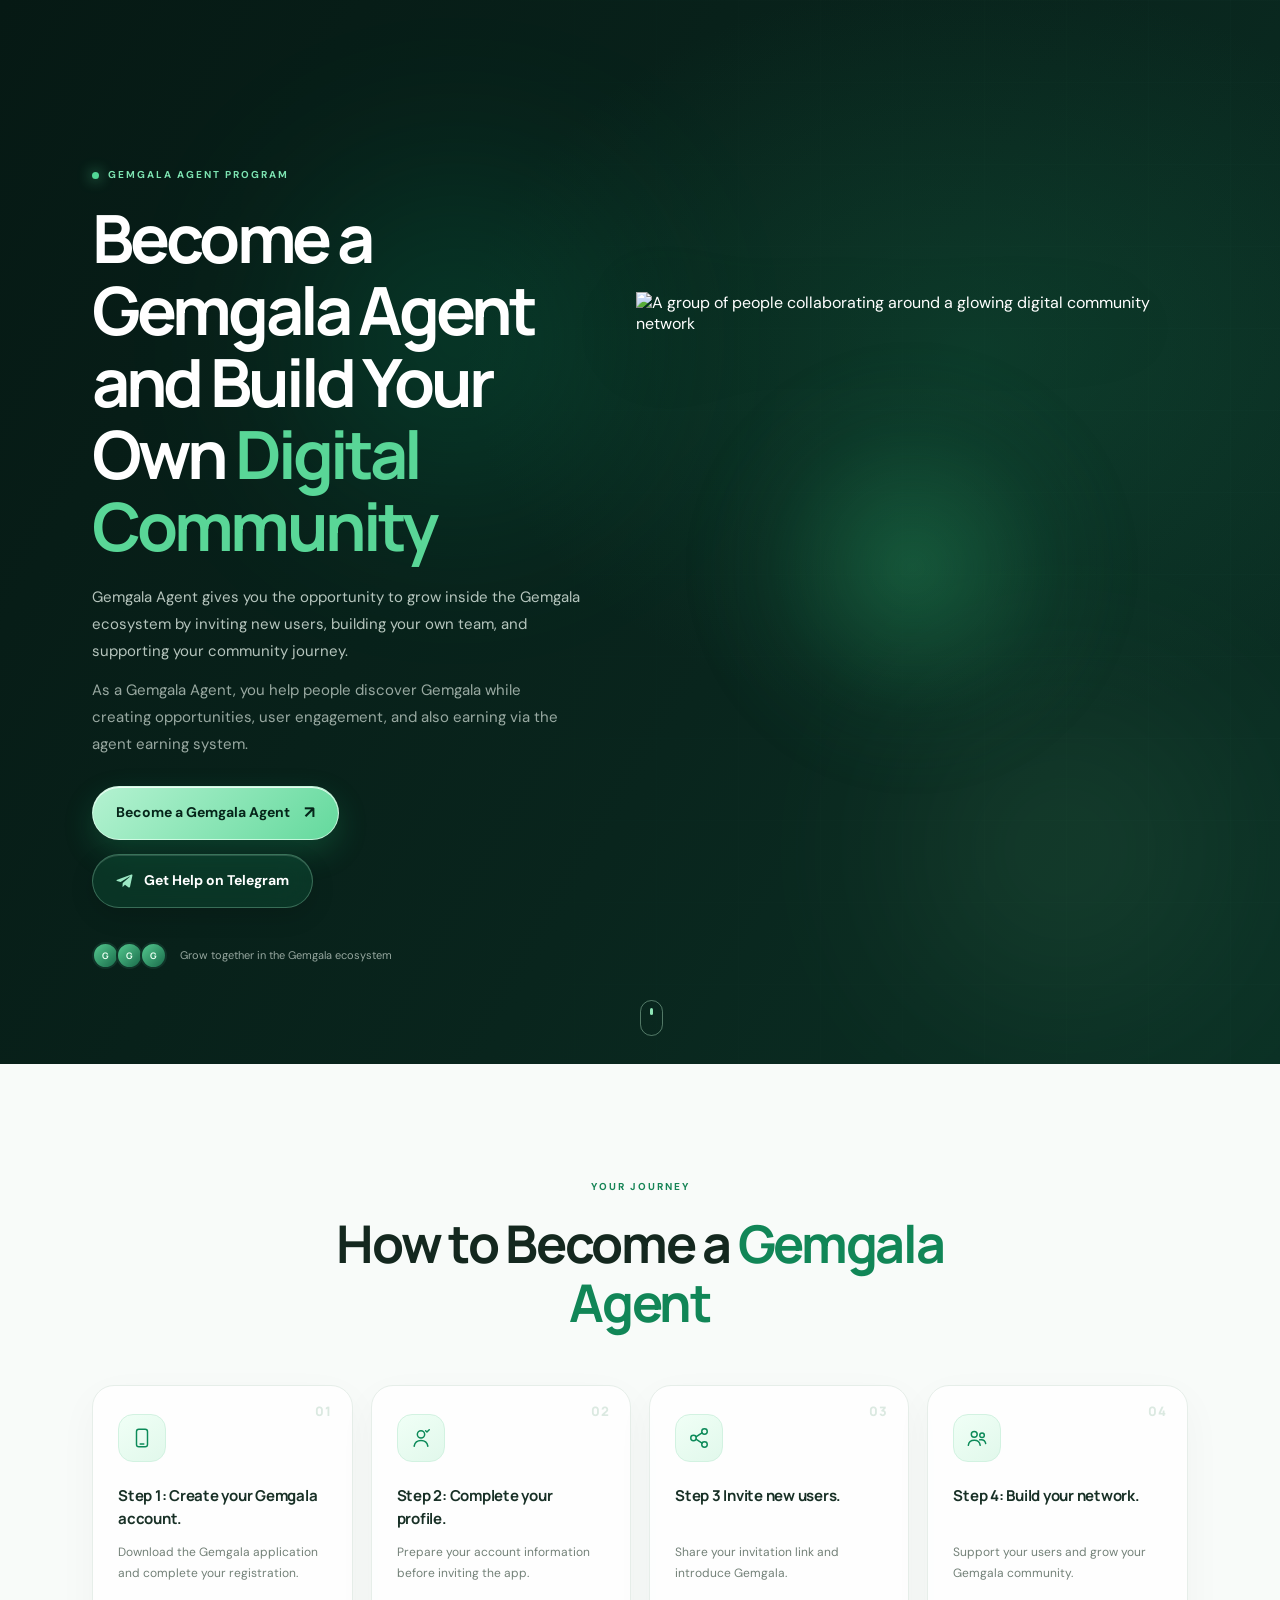
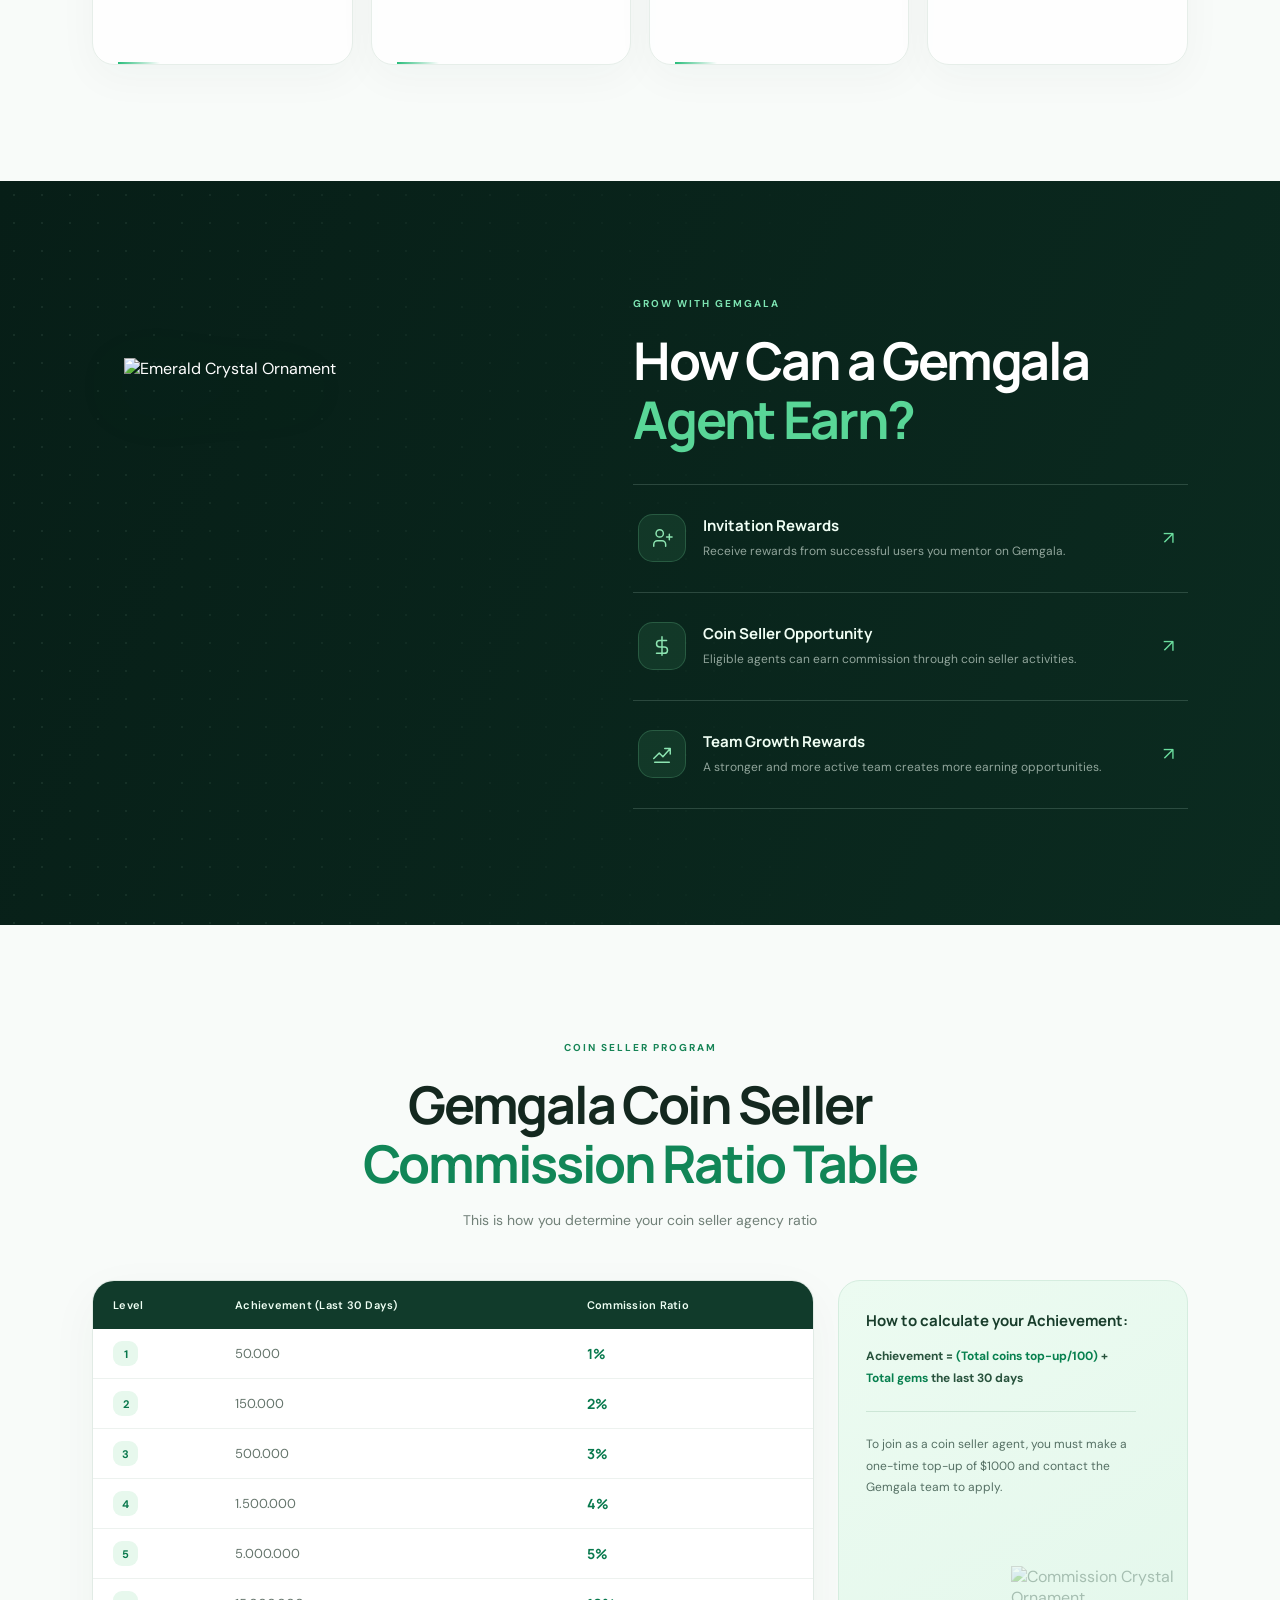
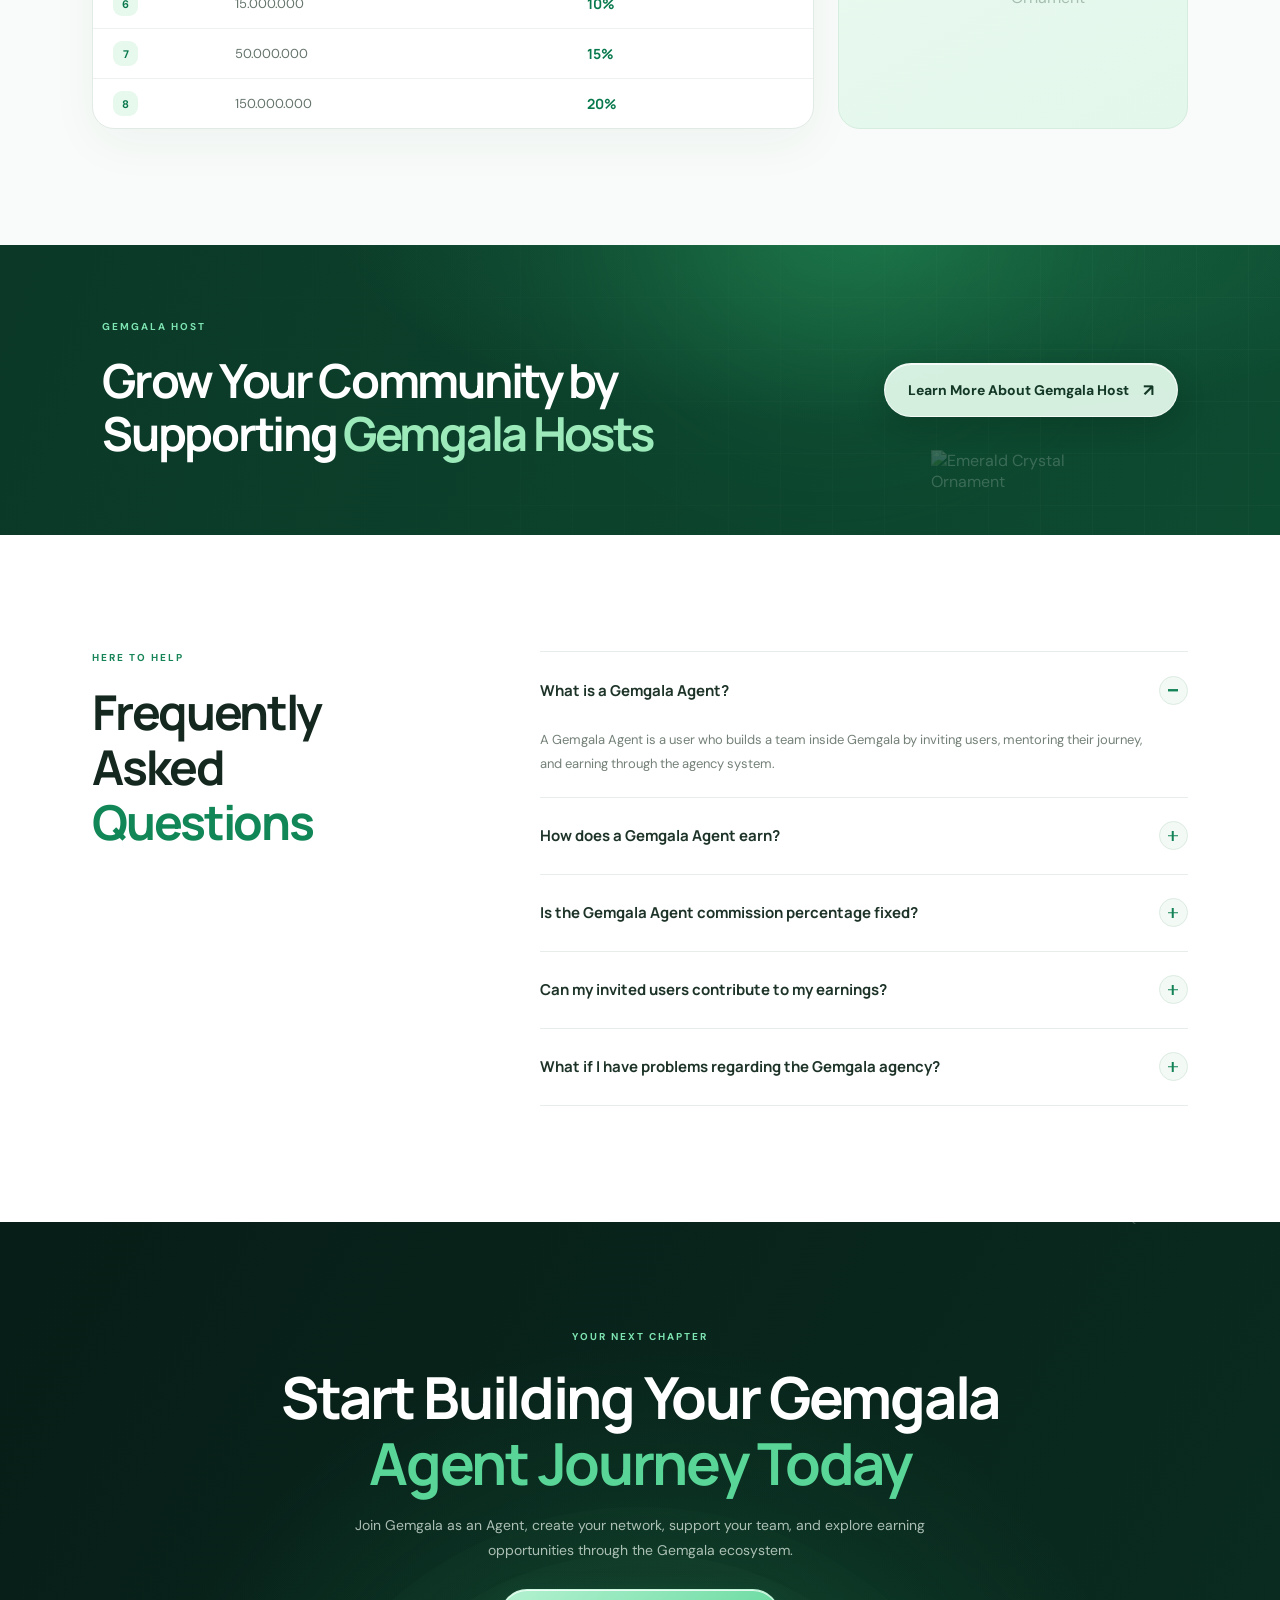
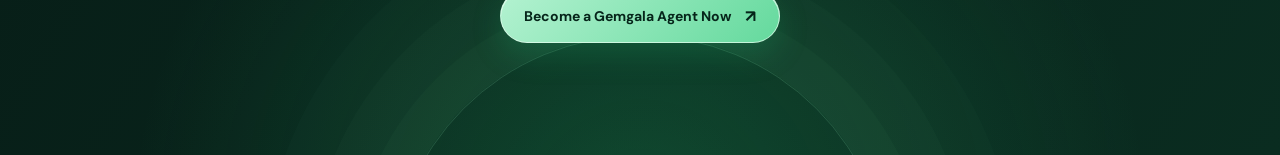
==== commit 8cb9d3df: "Update local changes Co-Authored-By: Claude Opus 5.5 <noreply@anthropic.com>" ====
--- a/index.html
+++ b/index.html
@@ -1,245 +1,309 @@
 <!doctype html>
 <html lang="en">
-  <head>
-    <meta charset="utf-8">
-    <meta name="viewport" content="width=device-width, initial-scale=1">
-    <meta name="theme-color" content="#071d18">
-    <meta name="description" content="Become a Gemgala Agent, build your digital community, and explore earning opportunities inside the Gemgala ecosystem.">
-    <title>Become a Gemgala Agent</title>
-    <link rel="preconnect" href="https://fonts.googleapis.com">
-    <link rel="preconnect" href="https://fonts.gstatic.com" crossorigin>
-    <link href="https://fonts.googleapis.com/css2?family=DM+Sans:wght@400;500;600;700&family=Manrope:wght@400;500;600;700;800&display=swap" rel="stylesheet">
-    <link rel="stylesheet" href="style.css">
-  </head>
-  <body>
-    <header class="site-header">
-      <nav class="navbar glass-panel" aria-label="Main navigation">
-        <a class="brand" href="#home" aria-label="Gemgala Agent home">
-          <span class="brand-mark"><img src="assets/logo-gemgala.png" alt="" width="127" height="40"></span>
-          <span>gemgala<span class="brand-agent">agent</span></span>
-        </a>
-        <button class="menu-toggle" type="button" aria-label="Open navigation menu" aria-expanded="false" aria-controls="nav-links">
-          <span></span><span></span>
-        </button>
-        <div class="nav-links" id="nav-links">
-          <a href="#registration">Registration</a>
-          <a href="#earnings">Earnings</a>
-          <a href="#commission">Commission</a>
-          <a href="#faqs">FAQs</a>
-          <a class="button button-small button-glass" href="#registration">Become a Gemgala Agent <span aria-hidden="true">↗</span></a>
+
+<head>
+  <meta charset="utf-8">
+  <meta name="viewport" content="width=device-width, initial-scale=1">
+  <meta name="theme-color" content="#071d18">
+  <meta name="description"
+    content="Become a Gemgala Agent, build your digital community, and explore earning opportunities inside the Gemgala ecosystem.">
+  <title>Become a Gemgala Agent</title>
+  <link rel="preload" as="image" href="http://gemgalaagent.com/wp-content/uploads/2026/09/gemgala-agent-cutout.webp">
+  <link rel="stylesheet" href="style.css">
+</head>
+
+<body>
+  <!-- Header dipisah di header.html -->
+
+  <main>
+    <section class="hero" id="home">
+      <div class="hero-glow hero-glow-one" aria-hidden="true"></div>
+      <div class="hero-glow hero-glow-two" aria-hidden="true"></div>
+      <div class="hero-content">
+        <p class="eyebrow"><span class="status-dot"></span> GEMGALA AGENT PROGRAM</p>
+        <h1>Become a Gemgala Agent and Build Your Own <span>Digital Community</span></h1>
+        <p class="hero-description">Gemgala Agent gives you the opportunity to grow inside the Gemgala ecosystem by
+          inviting new users, building your own team, and supporting your community journey.</p>
+        <p class="hero-description hero-description-secondary">As a Gemgala Agent, you help people discover Gemgala
+          while creating opportunities, user engagement, and also earning via the agent earning system.</p>
+        <a class="button button-primary button-glass" href="https://getblock.me/u/28002073" target="_blank">Become a
+          Gemgala Agent <span aria-hidden="true">↗</span></a>
+        <div class="hero-telegram-cta">
+          <a class="button button-glass button-telegram" href="https://t.me/GemgalaPartyChat_Bot" target="_blank" rel="noopener noreferrer"><svg width="18" height="18" viewBox="0 0 24 24" fill="currentColor" aria-hidden="true"><path d="M21.9 4.6 18.7 19.7c-.2 1-.9 1.3-1.8.8l-4.9-3.6-2.4 2.3c-.3.3-.5.5-1 .5l.4-5 9.1-8.2c.4-.4-.1-.6-.6-.2L6.2 13.4l-4.8-1.5c-1-.3-1-1 .2-1.5L20.5 3.3c.9-.3 1.6.2 1.4 1.3z"></path></svg>Get Help on Telegram</a>
         </div>
-      </nav>
-    </header>
-
-    <main>
-      <section class="hero" id="home">
-        <div class="hero-glow hero-glow-one" aria-hidden="true"></div>
-        <div class="hero-glow hero-glow-two" aria-hidden="true"></div>
-        <div class="hero-content">
-          <p class="eyebrow"><span class="status-dot"></span> GEMGALA AGENT PROGRAM</p>
-          <h1>Become a Gemgala Agent and Build Your Own <span>Digital Community</span></h1>
-          <p class="hero-description">Gemgala Agent gives you the opportunity to grow inside the Gemgala ecosystem by inviting new users, building your own team, and supporting your community journey.</p>
-          <p class="hero-description hero-description-secondary">As a Gemgala Agent, you help people discover Gemgala while creating opportunities, user engagement, and also earning via the agent earning system.</p>
-          <a class="button button-primary button-glass" href="#registration">Become a Gemgala Agent <span aria-hidden="true">↗</span></a>
-          <div class="hero-proof" aria-hidden="true">
-            <div class="proof-avatars"><span>G</span><span>G</span><span>G</span></div>
-            <span>Grow together in the Gemgala ecosystem</span>
-          </div>
+        <div class="hero-proof" aria-hidden="true">
+          <div class="proof-avatars"><span>G</span><span>G</span><span>G</span></div>
+          <span>Grow together in the Gemgala ecosystem</span>
         </div>
-        <div class="hero-visual">
-          <img class="hero-image" src="assets/gemgala-agent-cutout.webp" alt="A group of people collaborating around a glowing digital community network">
-        </div>
-        <a class="scroll-cue" href="#registration" aria-label="Scroll to How to Become a Gemgala Agent"><span></span></a>
-      </section>
-
-      <section class="section registration-section" id="registration">
-        <div class="section-heading">
-          <p class="eyebrow eyebrow-dark">YOUR JOURNEY</p>
-          <h2>How to Become a <span>Gemgala Agent</span></h2>
-        </div>
-        <div class="steps-grid">
-          <article class="step-card">
-            <div class="step-number">01</div>
-            <div class="step-icon" aria-hidden="true"><svg viewBox="0 0 24 24"><rect x="6" y="2.5" width="12" height="19" rx="2.5"></rect><path d="M10 18.5h4"></path></svg></div>
-            <h3>Step 1: Create your Gemgala account.</h3>
-            <p>Download the Gemgala application and complete your registration.</p>
-            <span class="step-line" aria-hidden="true"></span>
+      </div>
+      <div class="hero-visual">
+        <img class="hero-image" src="http://gemgalaagent.com/wp-content/uploads/2026/09/gemgala-agent-cutout.webp"
+          alt="A group of people collaborating around a glowing digital community network" width="650" height="650">
+      </div>
+      <a class="scroll-cue" href="#registration" aria-label="Scroll to How to Become a Gemgala Agent"><span></span></a>
+    </section>
+
+    <section class="section registration-section" id="registration">
+      <div class="section-heading">
+        <p class="eyebrow eyebrow-dark">YOUR JOURNEY</p>
+        <h2>How to Become a <span>Gemgala Agent</span></h2>
+      </div>
+      <div class="steps-grid">
+        <article class="step-card">
+          <div class="step-number">01</div>
+          <div class="step-icon" aria-hidden="true"><svg viewBox="0 0 24 24">
+              <rect x="6" y="2.5" width="12" height="19" rx="2.5"></rect>
+              <path d="M10 18.5h4"></path>
+            </svg></div>
+          <h3>Step 1: Create your Gemgala account.</h3>
+          <p>Download the Gemgala application and complete your registration.</p>
+          <span class="step-line" aria-hidden="true"></span>
+        </article>
+        <article class="step-card">
+          <div class="step-number">02</div>
+          <div class="step-icon" aria-hidden="true"><svg viewBox="0 0 24 24">
+              <circle cx="12" cy="8" r="4"></circle>
+              <path d="M4.5 21c.8-4.1 3.3-6.2 7.5-6.2s6.7 2.1 7.5 6.2"></path>
+              <path d="m17 4 1.5 1.5L21 3"></path>
+            </svg></div>
+          <h3>Step 2: Complete your profile.</h3>
+          <p>Prepare your account information before inviting the app.</p>
+          <span class="step-line" aria-hidden="true"></span>
+        </article>
+        <article class="step-card">
+          <div class="step-number">03</div>
+          <div class="step-icon" aria-hidden="true"><svg viewBox="0 0 24 24">
+              <circle cx="18" cy="5" r="3"></circle>
+              <circle cx="6" cy="12" r="3"></circle>
+              <circle cx="18" cy="19" r="3"></circle>
+              <path d="m8.7 10.7 6.6-4.4M8.7 13.3l6.6 4.4"></path>
+            </svg></div>
+          <h3>Step 3 Invite new users.</h3>
+          <p>Share your invitation link and introduce Gemgala.</p>
+          <span class="step-line" aria-hidden="true"></span>
+        </article>
+        <article class="step-card">
+          <div class="step-number">04</div>
+          <div class="step-icon" aria-hidden="true"><svg viewBox="0 0 24 24">
+              <circle cx="9" cy="8" r="3.2"></circle>
+              <circle cx="17.5" cy="9" r="2.5"></circle>
+              <path d="M2.5 20c.5-3.6 2.7-5.5 6.5-5.5s6 1.9 6.5 5.5M15 14c3.7-.8 5.8 1.1 6.5 4"></path>
+            </svg></div>
+          <h3>Step 4: Build your network.</h3>
+          <p>Support your users and grow your Gemgala community.</p>
+        </article>
+      </div>
+    </section>
+
+    <section class="section earnings-section" id="earnings">
+      <div class="earnings-art" aria-hidden="true">
+        <img src="http://gemgalaagent.com/wp-content/uploads/2026/09/emerald-crystal-ornament.webp"
+          alt="Emerald Crystal Ornament" width="400" height="400" loading="lazy">
+      </div>
+      <div class="earnings-content">
+        <p class="eyebrow">GROW WITH GEMGALA</p>
+        <h2>How Can a Gemgala <span>Agent Earn?</span></h2>
+        <div class="earning-list">
+          <article class="earning-item">
+            <span class="earning-icon" aria-hidden="true"><svg viewBox="0 0 24 24">
+                <path d="M16 21v-2a4 4 0 0 0-4-4H7a4 4 0 0 0-4 4v2M9.5 11a4 4 0 1 0 0-8 4 4 0 0 0 0 8ZM20 8v6M23 11h-6">
+                </path>
+              </svg></span>
+            <div>
+              <h3>Invitation Rewards</h3>
+              <p>Receive rewards from successful users you mentor on Gemgala.</p>
+            </div>
+            <span class="earning-arrow" aria-hidden="true">↗</span>
           </article>
-          <article class="step-card">
-            <div class="step-number">02</div>
-            <div class="step-icon" aria-hidden="true"><svg viewBox="0 0 24 24"><circle cx="12" cy="8" r="4"></circle><path d="M4.5 21c.8-4.1 3.3-6.2 7.5-6.2s6.7 2.1 7.5 6.2"></path><path d="m17 4 1.5 1.5L21 3"></path></svg></div>
-            <h3>Step 2: Complete your profile.</h3>
-            <p>Prepare your account information before inviting the app.</p>
-            <span class="step-line" aria-hidden="true"></span>
+          <article class="earning-item">
+            <span class="earning-icon" aria-hidden="true"><svg viewBox="0 0 24 24">
+                <path d="M12 2v20M17 6H9.5a3.5 3.5 0 0 0 0 7h5a3.5 3.5 0 0 1 0 7H6"></path>
+              </svg></span>
+            <div>
+              <h3>Coin Seller Opportunity</h3>
+              <p>Eligible agents can earn commission through coin seller activities.</p>
+            </div>
+            <span class="earning-arrow" aria-hidden="true">↗</span>
           </article>
-          <article class="step-card">
-            <div class="step-number">03</div>
-            <div class="step-icon" aria-hidden="true"><svg viewBox="0 0 24 24"><circle cx="18" cy="5" r="3"></circle><circle cx="6" cy="12" r="3"></circle><circle cx="18" cy="19" r="3"></circle><path d="m8.7 10.7 6.6-4.4M8.7 13.3l6.6 4.4"></path></svg></div>
-            <h3>Step 3 Invite new users.</h3>
-            <p>Share your invitation link and introduce Gemgala.</p>
-            <span class="step-line" aria-hidden="true"></span>
-          </article>
-          <article class="step-card">
-            <div class="step-number">04</div>
-            <div class="step-icon" aria-hidden="true"><svg viewBox="0 0 24 24"><circle cx="9" cy="8" r="3.2"></circle><circle cx="17.5" cy="9" r="2.5"></circle><path d="M2.5 20c.5-3.6 2.7-5.5 6.5-5.5s6 1.9 6.5 5.5M15 14c3.7-.8 5.8 1.1 6.5 4"></path></svg></div>
-            <h3>Step 4: Build your network.</h3>
-            <p>Support your users and grow your Gemgala community.</p>
+          <article class="earning-item">
+            <span class="earning-icon" aria-hidden="true"><svg viewBox="0 0 24 24">
+                <path d="m3 17 6-6 4 4 8-9M15 6h6v6"></path>
+                <path d="M4 21h16"></path>
+              </svg></span>
+            <div>
+              <h3>Team Growth Rewards</h3>
+              <p>A stronger and more active team creates more earning opportunities.</p>
+            </div>
+            <span class="earning-arrow" aria-hidden="true">↗</span>
           </article>
         </div>
-      </section>
-
-      <section class="section earnings-section" id="earnings">
-        <div class="earnings-art" aria-hidden="true">
-          <img src="assets/emerald-crystal-ornament.webp" alt="">
+      </div>
+    </section>
+
+    <section class="section commission-section" id="commission">
+      <div class="section-heading">
+        <p class="eyebrow eyebrow-dark">COIN SELLER PROGRAM</p>
+        <h2>Gemgala Coin Seller <span>Commission Ratio Table</span></h2>
+        <p class="section-description">This is how you determine your coin seller agency ratio</p>
+      </div>
+      <div class="commission-layout">
+        <div class="table-wrap">
+          <table>
+            <thead>
+              <tr>
+                <th scope="col">Level</th>
+                <th scope="col">Achievement (Last 30 Days)</th>
+                <th scope="col">Commission Ratio</th>
+              </tr>
+            </thead>
+            <tbody>
+              <tr>
+                <td><span class="level-pill">1</span></td>
+                <td>50.000</td>
+                <td><strong>1%</strong></td>
+              </tr>
+              <tr>
+                <td><span class="level-pill">2</span></td>
+                <td>150.000</td>
+                <td><strong>2%</strong></td>
+              </tr>
+              <tr>
+                <td><span class="level-pill">3</span></td>
+                <td>500.000</td>
+                <td><strong>3%</strong></td>
+              </tr>
+              <tr>
+                <td><span class="level-pill">4</span></td>
+                <td>1.500.000</td>
+                <td><strong>4%</strong></td>
+              </tr>
+              <tr>
+                <td><span class="level-pill">5</span></td>
+                <td>5.000.000</td>
+                <td><strong>5%</strong></td>
+              </tr>
+              <tr>
+                <td><span class="level-pill">6</span></td>
+                <td>15.000.000</td>
+                <td><strong>10%</strong></td>
+              </tr>
+              <tr>
+                <td><span class="level-pill">7</span></td>
+                <td>50.000.000</td>
+                <td><strong>15%</strong></td>
+              </tr>
+              <tr>
+                <td><span class="level-pill">8</span></td>
+                <td>150.000.000</td>
+                <td><strong>20%</strong></td>
+              </tr>
+            </tbody>
+          </table>
         </div>
-        <div class="earnings-content">
-          <p class="eyebrow">GROW WITH GEMGALA</p>
-          <h2>How Can a Gemgala <span>Agent Earn?</span></h2>
-          <div class="earning-list">
-            <article class="earning-item">
-              <span class="earning-icon" aria-hidden="true"><svg viewBox="0 0 24 24"><path d="M16 21v-2a4 4 0 0 0-4-4H7a4 4 0 0 0-4 4v2M9.5 11a4 4 0 1 0 0-8 4 4 0 0 0 0 8ZM20 8v6M23 11h-6"></path></svg></span>
-              <div><h3>Invitation Rewards</h3><p>Receive rewards from successful users you mentor on Gemgala.</p></div>
-              <span class="earning-arrow" aria-hidden="true">↗</span>
-            </article>
-            <article class="earning-item">
-              <span class="earning-icon" aria-hidden="true"><svg viewBox="0 0 24 24"><path d="M12 2v20M17 6H9.5a3.5 3.5 0 0 0 0 7h5a3.5 3.5 0 0 1 0 7H6"></path></svg></span>
-              <div><h3>Coin Seller Opportunity</h3><p>Eligible agents can earn commission through coin seller activities.</p></div>
-              <span class="earning-arrow" aria-hidden="true">↗</span>
-            </article>
-            <article class="earning-item">
-              <span class="earning-icon" aria-hidden="true"><svg viewBox="0 0 24 24"><path d="m3 17 6-6 4 4 8-9M15 6h6v6"></path><path d="M4 21h16"></path></svg></span>
-              <div><h3>Team Growth Rewards</h3><p>A stronger and more active team creates more earning opportunities.</p></div>
-              <span class="earning-arrow" aria-hidden="true">↗</span>
-            </article>
-          </div>
-        </div>
-      </section>
-
-      <section class="section commission-section" id="commission">
-        <div class="section-heading">
-          <p class="eyebrow eyebrow-dark">COIN SELLER PROGRAM</p>
-          <h2>Gemgala Coin Seller <span>Commission Ratio Table</span></h2>
-          <p class="section-description">This is how you determine your coin seller agency ratio</p>
-        </div>
-        <div class="commission-layout">
-          <div class="table-wrap">
-            <table>
-              <thead><tr><th scope="col">Level</th><th scope="col">Achievement (Last 30 Days)</th><th scope="col">Commission Ratio</th></tr></thead>
-              <tbody>
-                <tr><td><span class="level-pill">1</span></td><td>50.000</td><td><strong>1%</strong></td></tr>
-                <tr><td><span class="level-pill">2</span></td><td>150.000</td><td><strong>2%</strong></td></tr>
-                <tr><td><span class="level-pill">3</span></td><td>500.000</td><td><strong>3%</strong></td></tr>
-                <tr><td><span class="level-pill">4</span></td><td>1.500.000</td><td><strong>4%</strong></td></tr>
-                <tr><td><span class="level-pill">5</span></td><td>5.000.000</td><td><strong>5%</strong></td></tr>
-                <tr><td><span class="level-pill">6</span></td><td>15.000.000</td><td><strong>10%</strong></td></tr>
-                <tr><td><span class="level-pill">7</span></td><td>50.000.000</td><td><strong>15%</strong></td></tr>
-                <tr><td><span class="level-pill">8</span></td><td>150.000.000</td><td><strong>20%</strong></td></tr>
-              </tbody>
-            </table>
-          </div>
-          <aside class="commission-notes">
-            <img class="commission-ornament" src="assets/commission-crystal-ornament.webp" alt="" aria-hidden="true">
-            <div class="notes-content">
+        <aside class="commission-notes">
+          <img class="commission-ornament"
+            src="http://gemgalaagent.com/wp-content/uploads/2026/09/commission-crystal-ornament.webp"
+            alt="Commission Crystal Ornament" aria-hidden="true" width="200" height="200" loading="lazy">
+          <div class="notes-content">
             <h3>How to calculate your Achievement:</h3>
-            <p class="formula">Achievement = <span>(Total coins top-up/100)</span> + <span>Total gems</span> the last 30 days</p>
+            <p class="formula">Achievement = <span>(Total coins top-up/100)</span> + <span>Total gems</span> the last 30
+              days</p>
             <div class="note-divider"></div>
-            <p>To join as a coin seller agent, you must make a one-time top-up of $1000 and contact the Gemgala team to apply.</p>
-            </div>
-          </aside>
-        </div>
-      </section>
-
-      <section class="host-banner">
-        <div class="host-glow" aria-hidden="true"></div>
-        <div class="host-copy">
-          <p class="eyebrow">GEMGALA HOST</p>
-          <h2>Grow Your Community by Supporting <span>Gemgala Hosts</span></h2>
-        </div>
-        <a class="button button-light button-glass" href="https://gemgalahost.com" target="_blank" rel="noopener noreferrer">Learn More About Gemgala Host <span aria-hidden="true">↗</span></a>
-        <img class="host-crystal" src="assets/emerald-crystal-ornament.webp" alt="" aria-hidden="true">
-      </section>
-
-      <section class="section faq-section" id="faqs">
-        <div class="faq-intro">
-          <p class="eyebrow eyebrow-dark">HERE TO HELP</p>
-          <h2>Frequently Asked <span>Questions</span></h2>
-        </div>
-        <div class="faq-list">
-          <article class="faq-item is-open">
-            <h3><button class="faq-question" type="button" aria-expanded="true"><span>What is a Gemgala Agent?</span><span class="faq-toggle" aria-hidden="true"></span></button></h3>
-            <div class="faq-answer"><p>A Gemgala Agent is a user who builds a team inside Gemgala by inviting users, mentoring their journey, and earning through the agency system.</p></div>
-          </article>
-          <article class="faq-item">
-            <h3><button class="faq-question" type="button" aria-expanded="false"><span>How does a Gemgala Agent earn?</span><span class="faq-toggle" aria-hidden="true"></span></button></h3>
-            <div class="faq-answer" hidden><p>Agents can earn through invitation rewards, becoming a coin seller, commission systems, and eligible events &amp; opportunities.</p></div>
-          </article>
-          <article class="faq-item">
-            <h3><button class="faq-question" type="button" aria-expanded="false"><span>Is the Gemgala Agent commission percentage fixed?</span><span class="faq-toggle" aria-hidden="true"></span></button></h3>
-            <div class="faq-answer" hidden><p>No. Commission levels depend on the team performance and changes every 30 days.</p></div>
-          </article>
-          <article class="faq-item">
-            <h3><button class="faq-question" type="button" aria-expanded="false"><span>Can my invited users contribute to my earnings?</span><span class="faq-toggle" aria-hidden="true"></span></button></h3>
-            <div class="faq-answer" hidden><p>Yes. This is the most popular way to earn as a Gemgala agent.</p></div>
-          </article>
-          <article class="faq-item">
-            <h3><button class="faq-question" type="button" aria-expanded="false"><span>What if I have problems regarding the Gemgala agency?</span><span class="faq-toggle" aria-hidden="true"></span></button></h3>
-            <div class="faq-answer" hidden><p>Feel free to contact our team in case you’re experiencing problems or having inquiries regarding this.</p></div>
-          </article>
-        </div>
-      </section>
-
-      <section class="final-cta" id="join">
-        <div class="final-cta-orb" aria-hidden="true"></div>
-        <img src="assets/emerald-crystal-ornament.webp" alt="" aria-hidden="true">
-        <p class="eyebrow">YOUR NEXT CHAPTER</p>
-        <h2>Start Building Your Gemgala <span>Agent Journey Today</span></h2>
-        <p>Join Gemgala as an Agent, create your network, support your team, and explore earning opportunities through the Gemgala ecosystem.</p>
-        <a class="button button-primary button-glass" href="#registration">Become a Gemgala Agent Now <span aria-hidden="true">↗</span></a>
-      </section>
-    </main>
-
-    <footer class="site-footer">
-      <div class="footer-main">
-        <a class="brand footer-brand" href="#home" aria-label="Gemgala Agent home">
-          <span class="brand-mark"><img src="assets/logo-gemgala.png" alt="" width="127" height="40"></span>
-          <span>gemgala<span class="brand-agent">agent</span></span>
-        </a>
-        <div class="footer-links"><a href="#registration">Registration</a><a href="#earnings">Earnings</a><a href="#commission">Commission</a><a href="#faqs">FAQs</a></div>
-        <a class="back-top" href="#home">Back to top <span aria-hidden="true">↑</span></a>
-      </div>
-    </footer>
-
-    <script>
-      const menuToggle = document.querySelector('.menu-toggle');
-      const navLinks = document.querySelector('.nav-links');
-
-      menuToggle.addEventListener('click', () => {
-        const isOpen = menuToggle.getAttribute('aria-expanded') === 'true';
-        menuToggle.setAttribute('aria-expanded', String(!isOpen));
-        menuToggle.setAttribute('aria-label', isOpen ? 'Open navigation menu' : 'Close navigation menu');
-        navLinks.classList.toggle('is-open', !isOpen);
-        document.body.classList.toggle('menu-open', !isOpen);
+            <p>To join as a coin seller agent, you must make a one-time top-up of $1000 and contact the Gemgala team to
+              apply.</p>
+          </div>
+        </aside>
+      </div>
+    </section>
+
+    <section class="host-banner">
+      <div class="host-glow" aria-hidden="true"></div>
+      <div class="host-copy">
+        <p class="eyebrow">GEMGALA HOST</p>
+        <h2>Grow Your Community by Supporting <span>Gemgala Hosts</span></h2>
+      </div>
+      <a class="button button-light button-glass" href="https://gemgalahost.com" target="_blank"
+        rel="noopener noreferrer">Learn More About Gemgala Host <span aria-hidden="true">↗</span></a>
+      <img class="host-crystal"
+        src="http://gemgalaagent.com/wp-content/uploads/2026/09/commission-crystal-ornament.webp"
+        alt="Emerald Crystal Ornament" aria-hidden="true" width="200" height="200" loading="lazy">
+    </section>
+
+    <section class="section faq-section" id="faqs">
+      <div class="faq-intro">
+        <p class="eyebrow eyebrow-dark">HERE TO HELP</p>
+        <h2>Frequently Asked <span>Questions</span></h2>
+      </div>
+      <div class="faq-list">
+        <article class="faq-item is-open">
+          <h3><button class="faq-question" type="button" aria-expanded="true"><span>What is a Gemgala Agent?</span><span
+                class="faq-toggle" aria-hidden="true"></span></button></h3>
+          <div class="faq-answer">
+            <p>A Gemgala Agent is a user who builds a team inside Gemgala by inviting users, mentoring their journey,
+              and earning through the agency system.</p>
+          </div>
+        </article>
+        <article class="faq-item">
+          <h3><button class="faq-question" type="button" aria-expanded="false"><span>How does a Gemgala Agent
+                earn?</span><span class="faq-toggle" aria-hidden="true"></span></button></h3>
+          <div class="faq-answer" hidden>
+            <p>Agents can earn through invitation rewards, becoming a coin seller, commission systems, and eligible
+              events &amp; opportunities.</p>
+          </div>
+        </article>
+        <article class="faq-item">
+          <h3><button class="faq-question" type="button" aria-expanded="false"><span>Is the Gemgala Agent commission
+                percentage fixed?</span><span class="faq-toggle" aria-hidden="true"></span></button></h3>
+          <div class="faq-answer" hidden>
+            <p>No. Commission levels depend on the team performance and changes every 30 days.</p>
+          </div>
+        </article>
+        <article class="faq-item">
+          <h3><button class="faq-question" type="button" aria-expanded="false"><span>Can my invited users contribute to
+                my earnings?</span><span class="faq-toggle" aria-hidden="true"></span></button></h3>
+          <div class="faq-answer" hidden>
+            <p>Yes. This is the most popular way to earn as a Gemgala agent.</p>
+          </div>
+        </article>
+        <article class="faq-item">
+          <h3><button class="faq-question" type="button" aria-expanded="false"><span>What if I have problems regarding
+                the Gemgala agency?</span><span class="faq-toggle" aria-hidden="true"></span></button></h3>
+          <div class="faq-answer" hidden>
+            <p>Feel free to contact our team in case you’re experiencing problems or having inquiries regarding this.
+            </p>
+          </div>
+        </article>
+      </div>
+    </section>
+
+    <section class="final-cta" id="join">
+      <div class="final-cta-orb" aria-hidden="true"></div>
+      <img src="http://gemgalaagent.com/wp-content/uploads/2026/09/commission-crystal-ornament.webp" alt="Emerald Crystal Ornament" aria-hidden="true" width="200"
+        height="200" loading="lazy">
+      <p class="eyebrow">YOUR NEXT CHAPTER</p>
+      <h2>Start Building Your Gemgala <span>Agent Journey Today</span></h2>
+      <p>Join Gemgala as an Agent, create your network, support your team, and explore earning opportunities through the
+        Gemgala ecosystem.</p>
+      <a class="button button-primary button-glass" href="https://getblock.me/u/28002073" target="_blank">Become a
+        Gemgala Agent Now <span aria-hidden="true">↗</span></a>
+    </section>
+  </main>
+
+  <!-- Footer dipisah di footer.html -->
+
+
+  <script>
+    document.querySelectorAll('.faq-question').forEach((question) => {
+      question.addEventListener('click', () => {
+        const item = question.closest('.faq-item');
+        const answer = item.querySelector('.faq-answer');
+        const isOpen = question.getAttribute('aria-expanded') === 'true';
+        question.setAttribute('aria-expanded', String(!isOpen));
+        answer.hidden = isOpen;
+        item.classList.toggle('is-open', !isOpen);
       });
-
-      navLinks.querySelectorAll('a').forEach((link) => {
-        link.addEventListener('click', () => {
-          menuToggle.setAttribute('aria-expanded', 'false');
-          menuToggle.setAttribute('aria-label', 'Open navigation menu');
-          navLinks.classList.remove('is-open');
-          document.body.classList.remove('menu-open');
-        });
-      });
-
-      document.querySelectorAll('.faq-question').forEach((question) => {
-        question.addEventListener('click', () => {
-          const item = question.closest('.faq-item');
-          const answer = item.querySelector('.faq-answer');
-          const isOpen = question.getAttribute('aria-expanded') === 'true';
-          question.setAttribute('aria-expanded', String(!isOpen));
-          answer.hidden = isOpen;
-          item.classList.toggle('is-open', !isOpen);
-        });
-      });
-    </script>
-  </body>
-</html>
+    });
+  </script>
+</body>
+
+</html>
--- a/style.css
+++ b/style.css
@@ -1,272 +1,2164 @@
-:root {
-  color-scheme: light;
-  --forest: #071d18;
-  --forest-2: #0b2921;
-  --green: #0d8a5c;
-  --green-bright: #18b77a;
-  --mint: #9be7c3;
-  --ink: #13251e;
-  --muted: #687970;
-  --paper: #f7faf8;
-  --line: #e4ece7;
-  --white: #fff;
-  --font-body: "DM Sans", sans-serif;
-  --font-display: "Manrope", sans-serif;
-}
-
-* { box-sizing: border-box; }
-html { scroll-behavior: smooth; scroll-padding-top: 110px; }
-body { margin: 0; background: var(--paper); color: var(--ink); font-family: var(--font-body); -webkit-font-smoothing: antialiased; }
-body.menu-open { overflow: hidden; }
-a { color: inherit; text-decoration: none; }
-button { font: inherit; }
-img { display: block; max-width: 100%; }
-
-.site-header { position: fixed; inset: 18px 0 auto; z-index: 50; padding: 0 5.5%; pointer-events: none; }
-.navbar { width: min(1240px, 100%); min-height: 72px; margin: 0 auto; padding: 10px 14px 10px 20px; display: flex; align-items: center; justify-content: space-between; border: 1px solid rgba(255,255,255,.15); border-radius: 999px; background: rgba(13, 36, 29, .72); box-shadow: 0 14px 46px rgba(1, 13, 9, .22); backdrop-filter: blur(22px); -webkit-backdrop-filter: blur(22px); pointer-events: auto; }
-.brand { display: inline-flex; align-items: center; gap: 10px; color: #fff; font-family: var(--font-display); font-size: 18px; font-weight: 800; letter-spacing: -.7px; white-space: nowrap; }
-.brand-mark { width: 38px; height: 38px; flex: 0 0 38px; overflow: hidden; display: block; border-radius: 11px; }
-.brand-mark img { width: 120px; max-width: none; height: 38px; object-fit: fill; }
-.brand-agent { color: #75dbaa; }
-.nav-links { display: flex; align-items: center; gap: clamp(16px, 2.4vw, 34px); color: rgba(245,255,249,.76); font-size: 13px; font-weight: 600; }
-.nav-links > a:not(.button) { transition: color .2s ease; }
-.nav-links > a:not(.button):hover { color: #fff; }
-.button { min-height: 54px; padding: 0 23px; display: inline-flex; align-items: center; justify-content: center; gap: 14px; border: 1px solid transparent; border-radius: 999px; font-size: 14px; font-weight: 700; line-height: 1.2; transition: transform .2s ease, box-shadow .2s ease, background .2s ease; cursor: pointer; }
-.button:hover { transform: translateY(-2px); }
-.button span { font-size: 17px; }
-.button-small { min-height: 44px; padding: 0 17px; gap: 8px; font-size: 12px; }
-.button-glass { backdrop-filter: blur(18px); -webkit-backdrop-filter: blur(18px); }
-.button-small.button-glass { color: white; border-color: rgba(180,255,216,.28); background: linear-gradient(135deg, rgba(28,163,106,.42), rgba(11,96,65,.54)); box-shadow: inset 0 1px rgba(255,255,255,.18), 0 8px 24px rgba(0,0,0,.14); }
-.button-primary { color: #06251a; background: linear-gradient(135deg, #b4f2d1 0%, #64d99d 100%); border-color: rgba(228,255,240,.7); box-shadow: 0 12px 30px rgba(31,189,117,.21), inset 0 1px rgba(255,255,255,.8); }
-.menu-toggle { display: none; }
-
-.hero { position: relative; min-height: 795px; padding: 168px 7.2% 95px; overflow: hidden; display: grid; grid-template-columns: minmax(0, .94fr) minmax(420px, 1.06fr); align-items: center; gap: 5%; color: white; background: radial-gradient(ellipse at 76% 33%, rgba(22,102,69,.34) 0, transparent 37%), linear-gradient(120deg, #061914 0%, #09251d 58%, #0b3125 100%); }
-.hero::before { position: absolute; inset: 0; content: ""; pointer-events: none; opacity: .11; background-image: linear-gradient(rgba(170,255,210,.11) 1px, transparent 1px), linear-gradient(90deg, rgba(170,255,210,.11) 1px, transparent 1px); background-size: 82px 82px; mask-image: linear-gradient(90deg, transparent 10%, black 100%); }
-.hero-content, .hero-visual { position: relative; z-index: 2; }
-.hero-content { width: min(610px, 100%); }
-.eyebrow { margin: 0 0 20px; display: flex; align-items: center; gap: 9px; color: #7de4b2; font-size: 10px; font-weight: 700; letter-spacing: 2px; line-height: 1.4; }
-.status-dot { width: 7px; height: 7px; border-radius: 50%; background: #52d796; box-shadow: 0 0 14px #52d796; }
-h1, h2, h3, p { margin-top: 0; }
-h1, h2, h3 { font-family: var(--font-display); }
-h1 { max-width: 660px; margin-bottom: 23px; font-size: clamp(42px, 5.2vw, 68px); line-height: 1.08; letter-spacing: -3.9px; }
-h1 span, h2 span { color: #59d697; }
-.hero-description { max-width: 530px; margin-bottom: 13px; color: rgba(237,249,241,.76); font-size: 15px; line-height: 1.78; }
-.hero-description-secondary { margin-bottom: 28px; color: rgba(237,249,241,.63); }
-.hero-proof { margin-top: 34px; display: flex; align-items: center; gap: 13px; color: rgba(237,249,241,.62); font-size: 11px; }
-.proof-avatars { display: flex; padding-left: 3px; }
-.proof-avatars span { width: 27px; height: 27px; margin-left: -3px; display: grid; place-items: center; border: 2px solid #103328; border-radius: 50%; color: #eafff2; background: linear-gradient(135deg,#54c98f,#196a4a); font: 700 9px var(--font-display); }
-.hero-visual { position: relative; width: min(650px, 100%); justify-self: end; display: grid; place-items: center; isolation: isolate; }
-.hero-visual::before { position: absolute; z-index: -1; width: 78%; aspect-ratio: 1; border-radius: 50%; content: ""; background: radial-gradient(circle, rgba(54,205,126,.26), rgba(19,106,67,.09) 48%, transparent 72%); filter: blur(12px); }
-.hero-image { width: 100%; height: auto; object-fit: contain; filter: drop-shadow(0 24px 40px rgba(0,0,0,.18)) drop-shadow(0 0 38px rgba(68,218,133,.11)); }
-.hero-glow { position: absolute; width: 300px; height: 300px; border-radius: 50%; filter: blur(100px); opacity: .2; pointer-events: none; }
-.hero-glow-one { top: 18%; left: 24%; background: #06ad72; }
-.hero-glow-two { right: 5%; bottom: 6%; background: #79d991; opacity: .11; }
-.scroll-cue { position: absolute; left: 50%; bottom: 28px; width: 23px; height: 36px; display: grid; place-items: start center; padding-top: 7px; border: 1px solid rgba(202,255,222,.38); border-radius: 20px; }
-.scroll-cue span { width: 3px; height: 7px; border-radius: 4px; background: #8de5b5; animation: scroll-dot 1.6s ease-in-out infinite; }
-@keyframes scroll-dot { 0%,100% { transform: translateY(0); opacity: .55; } 50% { transform: translateY(8px); opacity: 1; } }
-
-@media (min-width: 761px) and (max-width: 900px) {
-  .site-header { padding: 0 3.5%; }
-  .navbar { min-height: 68px; border-radius: 999px; }
-  .menu-toggle { width: 44px; height: 44px; padding: 0; display: flex; flex-direction: column; align-items: center; justify-content: center; gap: 6px; border: 1px solid rgba(207,255,223,.2); border-radius: 50%; background: rgba(255,255,255,.07); cursor: pointer; }
-  .menu-toggle span { width: 17px; height: 1.5px; border-radius: 2px; background: #e8fff0; transition: transform .2s ease; }
-  .menu-toggle[aria-expanded="true"] span:first-child { transform: translateY(3.75px) rotate(45deg); }
-  .menu-toggle[aria-expanded="true"] span:last-child { transform: translateY(-3.75px) rotate(-45deg); }
-  .nav-links { position: absolute; top: 78px; right: 0; left: 0; padding: 15px; display: flex; flex-direction: column; align-items: stretch; gap: 0; border: 1px solid rgba(210,255,226,.16); border-radius: 24px; background: rgba(7,29,22,.96); box-shadow: 0 18px 48px rgba(1,15,9,.33); opacity: 0; visibility: hidden; transform: translateY(-8px); transition: opacity .18s ease, transform .18s ease, visibility .18s; backdrop-filter: blur(24px); }
-  .nav-links.is-open { opacity: 1; visibility: visible; transform: translateY(0); }
-  .nav-links > a:not(.button) { padding: 15px 8px; border-bottom: 1px solid rgba(209,255,226,.1); }
-  .nav-links .button { margin-top: 13px; }
-}
-
-.section { padding: 116px 7.2%; }
-.registration-section { position: relative; overflow: hidden; background: #f8fbf9; }
-.section-heading { max-width: 720px; margin: 0 auto 53px; text-align: center; }
-.eyebrow-dark { justify-content: center; color: #168456; }
-h2 { margin-bottom: 16px; font-size: clamp(34px, 4.2vw, 52px); line-height: 1.14; letter-spacing: -2.3px; }
-.section-heading h2, .faq-intro h2 { color: #14281f; }
-.section-heading h2 span, .faq-intro h2 span { color: #118657; }
-.steps-grid { width: min(1120px, 100%); margin: 0 auto; display: grid; grid-template-columns: repeat(4, 1fr); gap: 18px; }
-.step-card { position: relative; min-height: 280px; padding: 28px 25px 25px; overflow: hidden; border: 1px solid #e6eee9; border-radius: 22px; background: rgba(255,255,255,.83); box-shadow: 0 13px 42px rgba(19,66,43,.035); transition: transform .25s ease, box-shadow .25s ease; }
-.step-card:hover { transform: translateY(-6px); box-shadow: 0 20px 42px rgba(19,66,43,.09); }
-.step-number { position: absolute; top: 16px; right: 20px; color: #dbe9e1; font: 800 13px var(--font-display); letter-spacing: 1px; }
-.step-icon, .earning-icon { width: 48px; height: 48px; display: grid; place-items: center; border: 1px solid #d2f2e1; border-radius: 15px; color: #0c8a59; background: linear-gradient(145deg, #f0fff6, #e1f8eb); }
-.step-icon svg, .earning-icon svg { width: 22px; height: 22px; fill: none; stroke: currentColor; stroke-width: 1.6; stroke-linecap: round; stroke-linejoin: round; }
-.step-card h3 { min-height: 48px; margin: 23px 0 9px; color: #183026; font-size: 15px; line-height: 1.5; letter-spacing: -.25px; }
-.step-card p { margin: 0; color: #738178; font-size: 12px; line-height: 1.75; }
-.step-line { position: absolute; width: 42px; height: 2px; bottom: 0; left: 25px; background: linear-gradient(90deg,#29bd7b,transparent); }
-
-.earnings-section { position: relative; min-height: 690px; display: grid; grid-template-columns: minmax(300px,.9fr) minmax(420px,1.1fr); align-items: center; gap: 8%; overflow: hidden; color: white; background: linear-gradient(115deg,#071e17,#0b2b20); }
-.earnings-section::before { position: absolute; inset: 0; content: ""; opacity: .08; background-image: radial-gradient(#c7f7d8 1px,transparent 1px); background-size: 28px 28px; mask-image: linear-gradient(90deg,black,transparent 70%); }
-.earnings-art { position: relative; width: min(440px,100%); display: grid; place-items: center; justify-self: center; }
-.earnings-art img { width: min(100%, 390px); height: auto; filter: drop-shadow(0 20px 42px rgba(14,212,116,.14)); }
-.earnings-content { position: relative; z-index: 1; max-width: 650px; }
-.earnings-content h2 { margin-bottom: 34px; font-size: clamp(35px,4.2vw,52px); }
-.earning-list { border-top: 1px solid rgba(218,255,232,.16); }
-.earning-item { min-height: 108px; padding: 19px 5px; display: grid; grid-template-columns: 49px 1fr 20px; align-items: center; gap: 16px; border-bottom: 1px solid rgba(218,255,232,.16); }
-.earning-icon { border-color: rgba(133,239,176,.19); color: #8de5b2; background: rgba(95,192,131,.12); }
-.earning-item h3 { margin: 0 0 6px; color: #f1fff5; font-size: 15px; }
-.earning-item p { margin: 0; color: rgba(230,246,235,.61); font-size: 12px; line-height: 1.65; }
-.earning-arrow { color: #6bdd9e; font-size: 18px; }
-
-.commission-section { position: relative; background: #f8fbf9; }
-.commission-section .section-heading { margin-bottom: 48px; }
-.section-description { margin: 0; color: #718078; font-size: 14px; line-height: 1.65; }
-.commission-layout { width: min(1120px,100%); margin: auto; display: grid; grid-template-columns: minmax(0,1.55fr) minmax(265px,.75fr); gap: 24px; align-items: stretch; }
-.table-wrap { overflow: hidden; border: 1px solid #e1ebe5; border-radius: 22px; background: #fff; box-shadow: 0 15px 50px rgba(21,68,43,.045); }
-table { width: 100%; border-collapse: collapse; text-align: left; }
-thead { color: #effff4; background: #113b2b; }
-th { padding: 17px 20px; font-size: 11px; font-weight: 600; letter-spacing: .25px; }
-td { padding: 12px 20px; border-bottom: 1px solid #edf2ef; color: #64746b; font-size: 13px; }
-tbody tr:last-child td { border-bottom: 0; }
-tbody tr:hover { background: #f7fcf8; }
-td strong { color: #08794d; font-family: var(--font-display); font-size: 14px; }
-.level-pill { width: 25px; height: 25px; display: inline-grid; place-items: center; border-radius: 9px; color: #08784c; background: #e7f8ed; font-size: 11px; font-weight: 700; }
-.commission-notes { position: relative; padding: 29px 27px; overflow: hidden; border: 1px solid #d5eddf; border-radius: 22px; color: #315544; background: linear-gradient(150deg,#ecfbf1,#e3f7eb); }
-.commission-ornament { position: absolute; width: 210px; right: -34px; bottom: -38px; opacity: .35; pointer-events: none; }
-.notes-content { position: relative; z-index: 1; max-width: 92%; }
-.commission-notes h3 { margin-bottom: 14px; color: #183d2b; font-size: 15px; line-height: 1.45; }
-.commission-notes p { margin-bottom: 0; color: #557064; font-size: 12px; line-height: 1.8; }
-.commission-notes .formula { color: #28533d; font-weight: 700; }
-.formula span { color: #07804f; }
-.note-divider { height: 1px; margin: 22px 0; background: #cce6d6; }
-
-.host-banner { position: relative; min-height: 290px; padding: 56px 8%; overflow: hidden; display: flex; align-items: center; justify-content: space-between; gap: 40px; color: white; background: radial-gradient(ellipse at 70% 0,rgba(48,171,105,.31),transparent 44%), linear-gradient(110deg,#0b3827,#0d4b31); }
-.host-banner::before { position: absolute; inset: 0; content: ""; opacity: .1; background-image: linear-gradient(rgba(213,255,227,.25) 1px,transparent 1px),linear-gradient(90deg,rgba(213,255,227,.25) 1px,transparent 1px); background-size: 52px 52px; mask-image: linear-gradient(90deg,transparent,black); }
-.host-copy, .host-banner .button { position: relative; z-index: 2; }
-.host-copy { max-width: 650px; }
-.host-copy h2 { margin: 0; font-size: clamp(31px,3.9vw,47px); }
-.host-copy h2 span { color: #9ce9ba; }
-.button-light { flex: 0 0 auto; color: #133825; border-color: rgba(255,255,255,.75); background: rgba(233,255,241,.91); box-shadow: inset 0 1px rgba(255,255,255,.8),0 10px 30px rgba(1,27,13,.2); }
-.host-crystal { position: absolute; width: 170px; right: 14%; bottom: -115px; opacity: .19; filter: saturate(.8); }
-.host-glow { position: absolute; width: 280px; height: 280px; right: 24%; top: -170px; border-radius: 50%; background: #37cf79; filter: blur(110px); opacity: .25; }
-
-.faq-section { display: grid; grid-template-columns: .7fr 1.3fr; gap: 9%; background: #fff; }
-.faq-intro { position: sticky; top: 140px; align-self: start; }
-.faq-intro .eyebrow { justify-content: flex-start; }
-.faq-intro h2 { font-size: clamp(34px,4vw,48px); }
-.faq-list { border-top: 1px solid #e7eeea; }
-.faq-item { border-bottom: 1px solid #e7eeea; }
-.faq-item h3 { margin: 0; }
-.faq-question { width: 100%; min-height: 76px; padding: 18px 0; display: flex; align-items: center; justify-content: space-between; gap: 18px; border: 0; text-align: left; color: #1d3328; background: transparent; font-family: var(--font-display); font-size: 15px; font-weight: 700; cursor: pointer; }
-.faq-question:hover { color: #087d4f; }
-.faq-toggle { position: relative; flex: 0 0 29px; width: 29px; height: 29px; border: 1px solid #dcebe2; border-radius: 50%; background: #f3faf5; }
-.faq-toggle::before, .faq-toggle::after { position: absolute; left: 50%; top: 50%; width: 10px; height: 1.5px; content: ""; background: #138357; transform: translate(-50%,-50%); transition: transform .2s ease; }
-.faq-toggle::after { transform: translate(-50%,-50%) rotate(90deg); }
-.faq-question[aria-expanded="true"] .faq-toggle::after { transform: translate(-50%,-50%) rotate(0); }
-.faq-answer { padding: 0 42px 22px 0; animation: reveal .22s ease-out; }
-.faq-answer[hidden] { display: none; }
-.faq-answer p { margin: 0; color: #748178; font-size: 13px; line-height: 1.8; }
-@keyframes reveal { from { opacity: 0; transform: translateY(-5px); } to { opacity: 1; transform: translateY(0); } }
-
-.final-cta { position: relative; padding: 108px 7% 112px; overflow: hidden; display: flex; flex-direction: column; align-items: center; text-align: center; color: white; background: radial-gradient(ellipse at 50% 110%,rgba(37,171,101,.26),transparent 56%),linear-gradient(120deg,#071d17,#0a2c20); }
-.final-cta .eyebrow, .final-cta h2, .final-cta > p:not(.eyebrow), .final-cta .button { position: relative; z-index: 1; }
-.final-cta h2 { max-width: 770px; margin-bottom: 17px; font-size: clamp(37px,5vw,58px); }
-.final-cta > p:not(.eyebrow) { max-width: 620px; margin: 0 auto 27px; color: rgba(236,250,241,.71); font-size: 14px; line-height: 1.75; }
-.final-cta-orb { position: absolute; width: 500px; height: 500px; left: 50%; bottom: -380px; border: 1px solid rgba(155,241,188,.17); border-radius: 50%; box-shadow: 0 0 0 40px rgba(143,235,178,.025),0 0 0 82px rgba(143,235,178,.02),0 0 0 128px rgba(143,235,178,.015); transform: translateX(-50%); }
-.final-cta img { position: absolute; width: 200px; right: 8%; top: -53px; opacity: .21; transform: rotate(22deg); }
-
-.site-footer { position: relative; min-height: 170px; padding: 31px 7.2% 22px; overflow: hidden; border-top: 1px solid rgba(154,230,184,.14); background: radial-gradient(ellipse at 12% 0,rgba(21,117,73,.22),transparent 42%),linear-gradient(115deg,#061913,#082219); }
-.site-footer::before { position: absolute; top: 0; left: 7.2%; width: min(240px,28%); height: 1px; content: ""; background: linear-gradient(90deg,#7ae2a8,transparent); }
-.footer-main { width: min(1240px,100%); margin: 0 auto; display: grid; grid-template-columns: 1fr auto auto; align-items: center; gap: 28px; }
-.footer-brand { font-size: 16px; }
-.footer-brand .brand-mark { width: 34px; height: 34px; flex-basis: 34px; }
-.footer-brand .brand-mark img { width: 107px; height: 34px; }
-.footer-links { display: flex; align-items: center; gap: 8px; color: rgba(226,244,233,.67); font-size: 11px; }
-.footer-links a { padding: 10px 13px; border: 1px solid transparent; border-radius: 999px; transition: background .2s ease,border-color .2s ease,color .2s ease; }
-.footer-links a:hover { border-color: rgba(168,238,193,.17); background: rgba(180,255,209,.07); }
-.footer-links a:hover, .back-top:hover { color: #9be7c3; }
-.back-top { padding: 11px 15px; border: 1px solid rgba(173,240,196,.2); border-radius: 999px; color: rgba(226,244,233,.8); background: rgba(174,255,199,.06); font-size: 11px; transition: background .2s ease,color .2s ease; }
-.back-top span { margin-left: 7px; color: #7fdfa9; }
-
-@media (max-width: 1050px) {
-  .site-header { padding: 0 3.5%; }
-  .hero { padding-right: 5%; padding-left: 5%; grid-template-columns: minmax(0,1fr) minmax(350px,1fr); gap: 4%; }
-  .hero-description { font-size: 14px; }
-  .section { padding-right: 5%; padding-left: 5%; }
-  .steps-grid { grid-template-columns: repeat(2,1fr); }
-  .step-card { min-height: 245px; }
-  .commission-layout { grid-template-columns: minmax(0,1.35fr) minmax(245px,.8fr); gap: 15px; }
-  .earnings-section { grid-template-columns: minmax(0,.82fr) minmax(0,1.18fr); gap: clamp(22px,4vw,40px); }
-  .earnings-art, .earnings-content { min-width: 0; }
-  .earning-item { grid-template-columns: 44px minmax(0,1fr) 14px; gap: 12px; }
-  th, td { padding-right: 14px; padding-left: 14px; }
-}
-@media (max-width: 760px) {
-  html { scroll-padding-top: 82px; }
-  .site-header { inset: 10px 0 auto; padding: 0 14px; }
-  .navbar { min-height: 60px; padding: 8px 10px 8px 14px; border-radius: 999px; }
-  .brand { gap: 8px; font-size: 16px; }
-  .brand-mark { width: 34px; height: 34px; flex-basis: 34px; }
-  .brand-mark img { width: 107px; height: 34px; }
-  .menu-toggle { width: 42px; height: 42px; padding: 0; display: flex; flex-direction: column; align-items: center; justify-content: center; gap: 6px; border: 1px solid rgba(207,255,223,.2); border-radius: 13px; background: rgba(255,255,255,.07); cursor: pointer; }
-  .menu-toggle span { width: 17px; height: 1.5px; border-radius: 2px; background: #e8fff0; transition: transform .2s ease; }
-  .menu-toggle[aria-expanded="true"] span:first-child { transform: translateY(3.75px) rotate(45deg); }
-  .menu-toggle[aria-expanded="true"] span:last-child { transform: translateY(-3.75px) rotate(-45deg); }
-  .nav-links { position: absolute; top: 69px; right: 0; left: 0; padding: 15px; display: flex; flex-direction: column; align-items: stretch; gap: 0; border: 1px solid rgba(210,255,226,.16); border-radius: 20px; background: rgba(7,29,22,.96); box-shadow: 0 18px 48px rgba(1,15,9,.33); opacity: 0; visibility: hidden; transform: translateY(-8px); transition: opacity .18s ease, transform .18s ease, visibility .18s; backdrop-filter: blur(24px); }
-  .nav-links.is-open { opacity: 1; visibility: visible; transform: translateY(0); }
-  .nav-links > a:not(.button) { padding: 15px 8px; border-bottom: 1px solid rgba(209,255,226,.1); }
-  .nav-links .button { margin-top: 13px; }
-  .hero { min-height: unset; padding: 131px 7% 84px; display: flex; flex-direction: column; align-items: stretch; gap: 54px; }
-  h1 { max-width: 600px; margin-bottom: 18px; font-size: clamp(39px,11vw,62px); letter-spacing: -2.5px; }
-  .hero-content { width: 100%; }
-  .hero-description { max-width: 590px; font-size: 13px; }
-  .hero-description-secondary { margin-bottom: 23px; }
-  .hero-proof { margin-top: 24px; }
-  .hero-visual { width: calc(100% - 10px); align-self: center; }
-  .scroll-cue { display: none; }
-  .section { padding: 80px 7%; }
-  .section-heading { margin-bottom: 34px; }
-  h2 { font-size: clamp(33px,9vw,45px); letter-spacing: -1.8px; }
-  .steps-grid { gap: 12px; }
-  .step-card { min-height: 245px; padding: 21px 18px; border-radius: 18px; }
-  .step-card h3 { min-height: auto; margin-top: 18px; font-size: 13px; }
-  .step-card p { font-size: 11px; }
-  .step-line { left: 18px; }
-  .earnings-section { min-height: unset; grid-template-columns: 1fr; gap: 20px; }
-  .earnings-art { width: min(290px,78vw); grid-row: 2; margin: 0 auto; }
-  .earnings-art img { width: min(86%,320px); }
-  .earnings-content { grid-row: 1; }
-  .earnings-content h2 { margin-bottom: 24px; }
-  .earning-item { min-height: 104px; grid-template-columns: 44px 1fr 15px; gap: 12px; }
-  .earning-icon { width: 42px; height: 42px; }
-  .earning-item h3 { font-size: 13px; }
-  .earning-item p { font-size: 11px; }
-  .commission-section .section-heading { margin-bottom: 30px; }
-  .commission-layout { grid-template-columns: 1fr; gap: 14px; }
-  .table-wrap { overflow-x: auto; border-radius: 18px; }
-  table { min-width: 490px; }
-  th { padding: 15px 14px; font-size: 10px; }
-  td { padding: 11px 14px; font-size: 12px; }
-  .commission-notes { padding: 23px; border-radius: 18px; }
-  .commission-ornament { width: 165px; right: -28px; bottom: -24px; opacity: .28; }
-  .notes-content { max-width: 100%; padding-right: 27px; }
-  .host-banner { min-height: 300px; padding: 54px 7%; flex-direction: column; align-items: flex-start; justify-content: center; gap: 24px; }
-  .host-copy h2 { font-size: clamp(32px,8.5vw,43px); }
-  .host-banner .button { min-height: 50px; padding: 0 17px; font-size: 12px; }
-  .host-crystal { width: 135px; right: -7px; bottom: -91px; }
-  .faq-section { grid-template-columns: 1fr; gap: 28px; }
-  .faq-intro { position: static; }
-  .faq-intro h2 { max-width: 450px; }
-  .faq-question { min-height: 70px; font-size: 13px; }
-  .faq-answer { padding-right: 34px; }
-  .faq-answer p { font-size: 12px; }
-  .final-cta { padding: 83px 7% 88px; }
-  .final-cta h2 { font-size: clamp(36px,10vw,50px); letter-spacing: -2px; }
-  .final-cta > p:not(.eyebrow) { font-size: 12px; }
-  .final-cta img { width: 135px; right: -35px; top: -27px; }
-  .site-footer { min-height: unset; padding: 28px 7% 22px; }
-  .footer-main { grid-template-columns: 1fr auto; gap: 16px 10px; }
-  .footer-links { grid-column: 1 / -1; width: 100%; justify-content: space-between; gap: 4px; }
-  .footer-links a { padding: 8px 6px; }
-}
-@media (max-width: 420px) {
-  .hero { padding-right: 6%; padding-left: 6%; }
-  .hero .button { width: 100%; padding: 0 14px; font-size: 12px; }
-  .steps-grid { grid-template-columns: 1fr; }
-  .step-card { min-height: 210px; }
-  .step-card h3 { min-height: auto; }
-  .footer-links { font-size: 10px; }
-}
-@media (prefers-reduced-motion: reduce) {
-  *, *::before, *::after { scroll-behavior: auto !important; animation-duration: .01ms !important; animation-iteration-count: 1 !important; transition-duration: .01ms !important; }
-}
+@import url('https://fonts.googleapis.com/css2?family=DM+Sans:wght@400;500;600;700&family=Manrope:wght@400;500;600;700;800&display=swap');
+
+:root {
+  color-scheme: light;
+  --forest: #071d18;
+  --forest-2: #0b2921;
+  --green: #0d8a5c;
+  --green-bright: #18b77a;
+  --mint: #9be7c3;
+  --ink: #13251e;
+  --muted: #687970;
+  --paper: #f7faf8;
+  --line: #e4ece7;
+  --white: #fff;
+  --font-body: "DM Sans", sans-serif;
+  --font-display: "Manrope", sans-serif;
+}
+
+* {
+  box-sizing: border-box;
+}
+
+html {
+  scroll-behavior: smooth;
+  scroll-padding-top: 110px;
+  overflow-x: hidden;
+}
+
+body {
+  margin: 0;
+  background: var(--paper);
+  color: var(--ink);
+  font-family: var(--font-body);
+  -webkit-font-smoothing: antialiased;
+  overflow-x: hidden;
+}
+
+body.menu-open {
+  overflow: hidden;
+}
+
+a {
+  color: inherit;
+  text-decoration: none;
+}
+
+button {
+  font: inherit;
+}
+
+img {
+  display: block;
+  max-width: 100%;
+}
+
+.site-header {
+  position: fixed;
+  inset: 18px 0 auto;
+  z-index: 50;
+  padding: 0 5.5%;
+  pointer-events: none;
+}
+
+.navbar {
+  width: min(1240px, 100%);
+  min-height: 72px;
+  margin: 0 auto;
+  padding: 10px 14px 10px 20px;
+  display: flex;
+  align-items: center;
+  justify-content: space-between;
+  border: 1px solid rgba(255, 255, 255, .15);
+  border-radius: 999px;
+  background: rgba(13, 36, 29, .72);
+  box-shadow: 0 14px 46px rgba(1, 13, 9, .22);
+  backdrop-filter: blur(22px);
+  -webkit-backdrop-filter: blur(22px);
+  pointer-events: auto;
+}
+
+.brand {
+  display: inline-flex;
+  align-items: center;
+  gap: 10px;
+  color: #fff;
+  font-family: var(--font-display);
+  font-size: 18px;
+  font-weight: 800;
+  letter-spacing: -.7px;
+  white-space: nowrap;
+}
+
+.brand-mark {
+  width: 38px;
+  height: 38px;
+  flex: 0 0 38px;
+  overflow: hidden;
+  display: block;
+  border-radius: 11px;
+}
+
+.brand-mark img {
+  width: 100%;
+  height: 100%;
+  object-fit: cover;
+}
+
+.brand-agent {
+  color: #75dbaa;
+}
+
+.nav-links {
+  display: flex;
+  align-items: center;
+  gap: clamp(16px, 2.4vw, 34px);
+  color: rgba(245, 255, 249, .76);
+  font-size: 13px;
+  font-weight: 600;
+}
+
+.nav-links>a:not(.button) {
+  transition: color .2s ease;
+}
+
+.nav-links>a:not(.button):hover {
+  color: #fff;
+}
+
+.button {
+  min-height: 54px;
+  padding: 0 23px;
+  display: inline-flex;
+  align-items: center;
+  justify-content: center;
+  gap: 14px;
+  border: 1px solid transparent;
+  border-radius: 999px;
+  font-size: 14px;
+  font-weight: 700;
+  line-height: 1.2;
+  transition: transform .2s ease, box-shadow .2s ease, background .2s ease;
+  cursor: pointer;
+}
+
+.button:hover {
+  transform: translateY(-2px);
+}
+
+.button span {
+  font-size: 17px;
+}
+
+.button-small {
+  min-height: 44px;
+  padding: 0 17px;
+  gap: 8px;
+  font-size: 12px;
+}
+
+.button-glass {
+  backdrop-filter: blur(18px);
+  -webkit-backdrop-filter: blur(18px);
+}
+
+.button-small.button-glass {
+  color: white;
+  border-color: rgba(180, 255, 216, .28);
+  background: linear-gradient(135deg, rgba(28, 163, 106, .42), rgba(11, 96, 65, .54));
+  box-shadow: inset 0 1px rgba(255, 255, 255, .18), 0 8px 24px rgba(0, 0, 0, .14);
+}
+
+.button-primary {
+  color: #06251a;
+  background: linear-gradient(135deg, #b4f2d1 0%, #64d99d 100%);
+  border-color: rgba(228, 255, 240, .7);
+  box-shadow: 0 12px 30px rgba(31, 189, 117, .21), inset 0 1px rgba(255, 255, 255, .8);
+}
+
+.menu-toggle {
+  display: none;
+}
+
+.hero {
+  position: relative;
+  min-height: 795px;
+  padding: 168px 7.2% 95px;
+  overflow: hidden;
+  display: grid;
+  grid-template-columns: minmax(0, .94fr) minmax(420px, 1.06fr);
+  align-items: center;
+  gap: 5%;
+  color: white;
+  background: radial-gradient(ellipse at 76% 33%, rgba(22, 102, 69, .34) 0, transparent 37%), linear-gradient(120deg, #061914 0%, #09251d 58%, #0b3125 100%);
+}
+
+.hero::before {
+  position: absolute;
+  inset: 0;
+  content: "";
+  pointer-events: none;
+  opacity: .11;
+  background-image: linear-gradient(rgba(170, 255, 210, .11) 1px, transparent 1px), linear-gradient(90deg, rgba(170, 255, 210, .11) 1px, transparent 1px);
+  background-size: 82px 82px;
+  mask-image: linear-gradient(90deg, transparent 10%, black 100%);
+}
+
+.hero-content,
+.hero-visual {
+  position: relative;
+  z-index: 2;
+}
+
+.hero-content {
+  width: min(610px, 100%);
+}
+
+.eyebrow {
+  margin: 0 0 20px;
+  display: flex;
+  align-items: center;
+  gap: 9px;
+  color: #7de4b2;
+  font-size: 10px;
+  font-weight: 700;
+  letter-spacing: 2px;
+  line-height: 1.4;
+}
+
+.status-dot {
+  width: 7px;
+  height: 7px;
+  border-radius: 50%;
+  background: #52d796;
+  box-shadow: 0 0 14px #52d796;
+}
+
+h1,
+h2,
+h3,
+p {
+  margin-top: 0;
+}
+
+h1,
+h2,
+h3 {
+  font-family: var(--font-display);
+}
+
+h1 {
+  max-width: 660px;
+  margin-bottom: 23px;
+  font-size: clamp(42px, 5.2vw, 68px);
+  line-height: 1.08;
+  letter-spacing: -3.9px;
+}
+
+h1 span,
+h2 span {
+  color: #59d697;
+}
+
+.hero-description {
+  max-width: 530px;
+  margin-bottom: 13px;
+  color: rgba(237, 249, 241, .76);
+  font-size: 15px;
+  line-height: 1.78;
+}
+
+.hero-description-secondary {
+  margin-bottom: 28px;
+  color: rgba(237, 249, 241, .63);
+}
+
+.hero-proof {
+  margin-top: 34px;
+  display: flex;
+  align-items: center;
+  gap: 13px;
+  color: rgba(237, 249, 241, .62);
+  font-size: 11px;
+}
+
+.proof-avatars {
+  display: flex;
+  padding-left: 3px;
+}
+
+.proof-avatars span {
+  width: 27px;
+  height: 27px;
+  margin-left: -3px;
+  display: grid;
+  place-items: center;
+  border: 2px solid #103328;
+  border-radius: 50%;
+  color: #eafff2;
+  background: linear-gradient(135deg, #54c98f, #196a4a);
+  font: 700 9px var(--font-display);
+}
+
+.hero-visual {
+  position: relative;
+  width: min(650px, 100%);
+  justify-self: end;
+  display: grid;
+  place-items: center;
+  isolation: isolate;
+}
+
+.hero-visual::before {
+  position: absolute;
+  z-index: -1;
+  width: 78%;
+  aspect-ratio: 1;
+  border-radius: 50%;
+  content: "";
+  background: radial-gradient(circle, rgba(54, 205, 126, .26), rgba(19, 106, 67, .09) 48%, transparent 72%);
+  filter: blur(12px);
+}
+
+.hero-image {
+  width: 100%;
+  height: auto;
+  object-fit: contain;
+  filter: drop-shadow(0 24px 40px rgba(0, 0, 0, .18)) drop-shadow(0 0 38px rgba(68, 218, 133, .11));
+}
+
+.hero-glow {
+  position: absolute;
+  width: 300px;
+  height: 300px;
+  border-radius: 50%;
+  filter: blur(100px);
+  opacity: .2;
+  pointer-events: none;
+}
+
+.hero-glow-one {
+  top: 18%;
+  left: 24%;
+  background: #06ad72;
+}
+
+.hero-glow-two {
+  right: 5%;
+  bottom: 6%;
+  background: #79d991;
+  opacity: .11;
+}
+
+.scroll-cue {
+  position: absolute;
+  left: 50%;
+  bottom: 28px;
+  width: 23px;
+  height: 36px;
+  display: grid;
+  place-items: start center;
+  padding-top: 7px;
+  border: 1px solid rgba(202, 255, 222, .38);
+  border-radius: 20px;
+}
+
+.scroll-cue span {
+  width: 3px;
+  height: 7px;
+  border-radius: 4px;
+  background: #8de5b5;
+  animation: scroll-dot 1.6s ease-in-out infinite;
+}
+
+@keyframes scroll-dot {
+
+  0%,
+  100% {
+    transform: translateY(0);
+    opacity: .55;
+  }
+
+  50% {
+    transform: translateY(8px);
+    opacity: 1;
+  }
+}
+
+@media (min-width: 761px) and (max-width: 900px) {
+  .site-header {
+    padding: 0 3.5%;
+  }
+
+  .navbar {
+    min-height: 68px;
+    border-radius: 999px;
+  }
+
+  .menu-toggle {
+    width: 44px;
+    height: 44px;
+    padding: 0;
+    display: flex;
+    flex-direction: column;
+    align-items: center;
+    justify-content: center;
+    gap: 6px;
+    border: 1px solid rgba(207, 255, 223, .2);
+    border-radius: 50%;
+    background: rgba(255, 255, 255, .07);
+    cursor: pointer;
+  }
+
+  .menu-toggle span {
+    width: 17px;
+    height: 1.5px;
+    border-radius: 2px;
+    background: #e8fff0;
+    transition: transform .2s ease;
+  }
+
+  .menu-toggle[aria-expanded="true"] span:first-child {
+    transform: translateY(3.75px) rotate(45deg);
+  }
+
+  .menu-toggle[aria-expanded="true"] span:last-child {
+    transform: translateY(-3.75px) rotate(-45deg);
+  }
+
+  .nav-links {
+    position: absolute;
+    top: 78px;
+    right: 0;
+    left: 0;
+    padding: 15px;
+    display: flex;
+    flex-direction: column;
+    align-items: stretch;
+    gap: 0;
+    border: 1px solid rgba(210, 255, 226, .16);
+    border-radius: 24px;
+    background: rgba(7, 29, 22, .96);
+    box-shadow: 0 18px 48px rgba(1, 15, 9, .33);
+    opacity: 0;
+    visibility: hidden;
+    transform: translateY(-8px);
+    transition: opacity .18s ease, transform .18s ease, visibility .18s;
+    backdrop-filter: blur(24px);
+  }
+
+  .nav-links.is-open {
+    opacity: 1;
+    visibility: visible;
+    transform: translateY(0);
+  }
+
+  .nav-links>a:not(.button) {
+    padding: 15px 8px;
+    border-bottom: 1px solid rgba(209, 255, 226, .1);
+  }
+
+  .nav-links .button {
+    margin-top: 13px;
+  }
+}
+
+.section {
+  padding: 116px 7.2%;
+}
+
+.registration-section {
+  position: relative;
+  overflow: hidden;
+  background: #f8fbf9;
+}
+
+.section-heading {
+  max-width: 720px;
+  margin: 0 auto 53px;
+  text-align: center;
+}
+
+.eyebrow-dark {
+  justify-content: center;
+  color: #168456;
+}
+
+h2 {
+  margin-bottom: 16px;
+  font-size: clamp(34px, 4.2vw, 52px);
+  line-height: 1.14;
+  letter-spacing: -2.3px;
+}
+
+.section-heading h2,
+.faq-intro h2 {
+  color: #14281f;
+}
+
+.section-heading h2 span,
+.faq-intro h2 span {
+  color: #118657;
+}
+
+.steps-grid {
+  width: min(1120px, 100%);
+  margin: 0 auto;
+  display: grid;
+  grid-template-columns: repeat(4, 1fr);
+  gap: 18px;
+}
+
+.step-card {
+  position: relative;
+  min-height: 280px;
+  padding: 28px 25px 25px;
+  overflow: hidden;
+  border: 1px solid #e6eee9;
+  border-radius: 22px;
+  background: rgba(255, 255, 255, .83);
+  box-shadow: 0 13px 42px rgba(19, 66, 43, .035);
+  transition: transform .25s ease, box-shadow .25s ease;
+}
+
+.step-card:hover {
+  transform: translateY(-6px);
+  box-shadow: 0 20px 42px rgba(19, 66, 43, .09);
+}
+
+.step-number {
+  position: absolute;
+  top: 16px;
+  right: 20px;
+  color: #dbe9e1;
+  font: 800 13px var(--font-display);
+  letter-spacing: 1px;
+}
+
+.step-icon,
+.earning-icon {
+  width: 48px;
+  height: 48px;
+  display: grid;
+  place-items: center;
+  border: 1px solid #d2f2e1;
+  border-radius: 15px;
+  color: #0c8a59;
+  background: linear-gradient(145deg, #f0fff6, #e1f8eb);
+}
+
+.step-icon svg,
+.earning-icon svg {
+  width: 22px;
+  height: 22px;
+  fill: none;
+  stroke: currentColor;
+  stroke-width: 1.6;
+  stroke-linecap: round;
+  stroke-linejoin: round;
+}
+
+.step-card h3 {
+  min-height: 48px;
+  margin: 23px 0 9px;
+  color: #183026;
+  font-size: 15px;
+  line-height: 1.5;
+  letter-spacing: -.25px;
+}
+
+.step-card p {
+  margin: 0;
+  color: #738178;
+  font-size: 12px;
+  line-height: 1.75;
+}
+
+.step-line {
+  position: absolute;
+  width: 42px;
+  height: 2px;
+  bottom: 0;
+  left: 25px;
+  background: linear-gradient(90deg, #29bd7b, transparent);
+}
+
+.earnings-section {
+  position: relative;
+  min-height: 690px;
+  display: grid;
+  grid-template-columns: minmax(300px, .9fr) minmax(420px, 1.1fr);
+  align-items: center;
+  gap: 8%;
+  overflow: hidden;
+  color: white;
+  background: linear-gradient(115deg, #071e17, #0b2b20);
+}
+
+.earnings-section::before {
+  position: absolute;
+  inset: 0;
+  content: "";
+  opacity: .08;
+  background-image: radial-gradient(#c7f7d8 1px, transparent 1px);
+  background-size: 28px 28px;
+  mask-image: linear-gradient(90deg, black, transparent 70%);
+}
+
+.earnings-art {
+  position: relative;
+  width: min(440px, 100%);
+  display: grid;
+  place-items: center;
+  justify-self: center;
+}
+
+.earnings-art img {
+  width: min(100%, 390px);
+  height: auto;
+  filter: drop-shadow(0 20px 42px rgba(14, 212, 116, .14));
+}
+
+.earnings-content {
+  position: relative;
+  z-index: 1;
+  max-width: 650px;
+}
+
+.earnings-content h2 {
+  margin-bottom: 34px;
+  font-size: clamp(35px, 4.2vw, 52px);
+}
+
+.earning-list {
+  border-top: 1px solid rgba(218, 255, 232, .16);
+}
+
+.earning-item {
+  min-height: 108px;
+  padding: 19px 5px;
+  display: grid;
+  grid-template-columns: 49px 1fr 20px;
+  align-items: center;
+  gap: 16px;
+  border-bottom: 1px solid rgba(218, 255, 232, .16);
+}
+
+.earning-icon {
+  border-color: rgba(133, 239, 176, .19);
+  color: #8de5b2;
+  background: rgba(95, 192, 131, .12);
+}
+
+.earning-item h3 {
+  margin: 0 0 6px;
+  color: #f1fff5;
+  font-size: 15px;
+}
+
+.earning-item p {
+  margin: 0;
+  color: rgba(230, 246, 235, .61);
+  font-size: 12px;
+  line-height: 1.65;
+}
+
+.earning-arrow {
+  color: #6bdd9e;
+  font-size: 18px;
+}
+
+.commission-section {
+  position: relative;
+  background: #f8fbf9;
+}
+
+.commission-section .section-heading {
+  margin-bottom: 48px;
+}
+
+.section-description {
+  margin: 0;
+  color: #718078;
+  font-size: 14px;
+  line-height: 1.65;
+}
+
+.commission-layout {
+  width: min(1120px, 100%);
+  margin: auto;
+  display: grid;
+  grid-template-columns: minmax(0, 1.55fr) minmax(265px, .75fr);
+  gap: 24px;
+  align-items: stretch;
+}
+
+.table-wrap {
+  overflow: hidden;
+  border: 1px solid #e1ebe5;
+  border-radius: 22px;
+  background: #fff;
+  box-shadow: 0 15px 50px rgba(21, 68, 43, .045);
+}
+
+table {
+  width: 100%;
+  border-collapse: collapse;
+  text-align: left;
+}
+
+thead {
+  color: #effff4;
+  background: #113b2b;
+}
+
+th {
+  padding: 17px 20px;
+  font-size: 11px;
+  font-weight: 600;
+  letter-spacing: .25px;
+}
+
+td {
+  padding: 12px 20px;
+  border-bottom: 1px solid #edf2ef;
+  color: #64746b;
+  font-size: 13px;
+}
+
+tbody tr:last-child td {
+  border-bottom: 0;
+}
+
+tbody tr:hover {
+  background: #f7fcf8;
+}
+
+td strong {
+  color: #08794d;
+  font-family: var(--font-display);
+  font-size: 14px;
+}
+
+.level-pill {
+  width: 25px;
+  height: 25px;
+  display: inline-grid;
+  place-items: center;
+  border-radius: 9px;
+  color: #08784c;
+  background: #e7f8ed;
+  font-size: 11px;
+  font-weight: 700;
+}
+
+.commission-notes {
+  position: relative;
+  padding: 29px 27px;
+  overflow: hidden;
+  border: 1px solid #d5eddf;
+  border-radius: 22px;
+  color: #315544;
+  background: linear-gradient(150deg, #ecfbf1, #e3f7eb);
+}
+
+.commission-ornament {
+  position: absolute;
+  width: 210px;
+  right: -34px;
+  bottom: -38px;
+  opacity: .35;
+  pointer-events: none;
+}
+
+.notes-content {
+  position: relative;
+  z-index: 1;
+  max-width: 92%;
+}
+
+.commission-notes h3 {
+  margin-bottom: 14px;
+  color: #183d2b;
+  font-size: 15px;
+  line-height: 1.45;
+}
+
+.commission-notes p {
+  margin-bottom: 0;
+  color: #557064;
+  font-size: 12px;
+  line-height: 1.8;
+}
+
+.commission-notes .formula {
+  color: #28533d;
+  font-weight: 700;
+}
+
+.formula span {
+  color: #07804f;
+}
+
+.note-divider {
+  height: 1px;
+  margin: 22px 0;
+  background: #cce6d6;
+}
+
+.host-banner {
+  position: relative;
+  min-height: 290px;
+  padding: 56px 8%;
+  overflow: hidden;
+  display: flex;
+  align-items: center;
+  justify-content: space-between;
+  gap: 40px;
+  color: white;
+  background: radial-gradient(ellipse at 70% 0, rgba(48, 171, 105, .31), transparent 44%), linear-gradient(110deg, #0b3827, #0d4b31);
+}
+
+.host-banner::before {
+  position: absolute;
+  inset: 0;
+  content: "";
+  opacity: .1;
+  background-image: linear-gradient(rgba(213, 255, 227, .25) 1px, transparent 1px), linear-gradient(90deg, rgba(213, 255, 227, .25) 1px, transparent 1px);
+  background-size: 52px 52px;
+  mask-image: linear-gradient(90deg, transparent, black);
+}
+
+.host-copy,
+.host-banner .button {
+  position: relative;
+  z-index: 2;
+}
+
+.host-copy {
+  max-width: 650px;
+}
+
+.host-copy h2 {
+  margin: 0;
+  font-size: clamp(31px, 3.9vw, 47px);
+}
+
+.host-copy h2 span {
+  color: #9ce9ba;
+}
+
+.button-light {
+  flex: 0 0 auto;
+  color: #133825;
+  border-color: rgba(255, 255, 255, .75);
+  background: rgba(233, 255, 241, .91);
+  box-shadow: inset 0 1px rgba(255, 255, 255, .8), 0 10px 30px rgba(1, 27, 13, .2);
+}
+
+.host-crystal {
+  position: absolute;
+  width: 170px;
+  right: 14%;
+  bottom: -115px;
+  opacity: .19;
+  filter: saturate(.8);
+}
+
+.host-glow {
+  position: absolute;
+  width: 280px;
+  height: 280px;
+  right: 24%;
+  top: -170px;
+  border-radius: 50%;
+  background: #37cf79;
+  filter: blur(110px);
+  opacity: .25;
+}
+
+.faq-section {
+  display: grid;
+  grid-template-columns: .7fr 1.3fr;
+  gap: 9%;
+  background: #fff;
+}
+
+.faq-intro {
+  position: sticky;
+  top: 140px;
+  align-self: start;
+}
+
+.faq-intro .eyebrow {
+  justify-content: flex-start;
+}
+
+.faq-intro h2 {
+  font-size: clamp(34px, 4vw, 48px);
+}
+
+.faq-list {
+  border-top: 1px solid #e7eeea;
+}
+
+.faq-item {
+  border-bottom: 1px solid #e7eeea;
+}
+
+.faq-item h3 {
+  margin: 0;
+}
+
+.faq-question {
+  width: 100%;
+  min-height: 76px;
+  padding: 18px 0;
+  display: flex;
+  align-items: center;
+  justify-content: space-between;
+  gap: 18px;
+  border: 0;
+  text-align: left;
+  color: #1d3328;
+  background: transparent;
+  font-family: var(--font-display);
+  font-size: 15px;
+  font-weight: 700;
+  cursor: pointer;
+}
+
+.faq-question:hover {
+  color: #087d4f;
+}
+
+.faq-toggle {
+  position: relative;
+  flex: 0 0 29px;
+  width: 29px;
+  height: 29px;
+  border: 1px solid #dcebe2;
+  border-radius: 50%;
+  background: #f3faf5;
+}
+
+.faq-toggle::before,
+.faq-toggle::after {
+  position: absolute;
+  left: 50%;
+  top: 50%;
+  width: 10px;
+  height: 1.5px;
+  content: "";
+  background: #138357;
+  transform: translate(-50%, -50%);
+  transition: transform .2s ease;
+}
+
+.faq-toggle::after {
+  transform: translate(-50%, -50%) rotate(90deg);
+}
+
+.faq-question[aria-expanded="true"] .faq-toggle::after {
+  transform: translate(-50%, -50%) rotate(0);
+}
+
+.faq-answer {
+  padding: 0 42px 22px 0;
+  animation: reveal .22s ease-out;
+}
+
+.faq-answer[hidden] {
+  display: none;
+}
+
+.faq-answer p {
+  margin: 0;
+  color: #748178;
+  font-size: 13px;
+  line-height: 1.8;
+}
+
+@keyframes reveal {
+  from {
+    opacity: 0;
+    transform: translateY(-5px);
+  }
+
+  to {
+    opacity: 1;
+    transform: translateY(0);
+  }
+}
+
+.final-cta {
+  position: relative;
+  padding: 108px 7% 112px;
+  overflow: hidden;
+  display: flex;
+  flex-direction: column;
+  align-items: center;
+  text-align: center;
+  color: white;
+  background: radial-gradient(ellipse at 50% 110%, rgba(37, 171, 101, .26), transparent 56%), linear-gradient(120deg, #071d17, #0a2c20);
+}
+
+.final-cta .eyebrow,
+.final-cta h2,
+.final-cta>p:not(.eyebrow),
+.final-cta .button {
+  position: relative;
+  z-index: 1;
+}
+
+.final-cta h2 {
+  max-width: 770px;
+  margin-bottom: 17px;
+  font-size: clamp(37px, 5vw, 58px);
+}
+
+.final-cta>p:not(.eyebrow) {
+  max-width: 620px;
+  margin: 0 auto 27px;
+  color: rgba(236, 250, 241, .71);
+  font-size: 14px;
+  line-height: 1.75;
+}
+
+.final-cta-orb {
+  position: absolute;
+  width: 500px;
+  height: 500px;
+  left: 50%;
+  bottom: -380px;
+  border: 1px solid rgba(155, 241, 188, .17);
+  border-radius: 50%;
+  box-shadow: 0 0 0 40px rgba(143, 235, 178, .025), 0 0 0 82px rgba(143, 235, 178, .02), 0 0 0 128px rgba(143, 235, 178, .015);
+  transform: translateX(-50%);
+}
+
+.final-cta img {
+  position: absolute;
+  width: 200px;
+  right: 8%;
+  top: -53px;
+  opacity: .21;
+  transform: rotate(22deg);
+}
+
+.site-footer {
+  position: relative;
+  left: 0 !important;
+  right: 0 !important;
+  width: 100% !important;
+  max-width: 100% !important;
+  margin: 0 auto !important;
+  padding: 34px 5% 28px;
+  overflow: hidden;
+  box-sizing: border-box;
+  border-top: 1px solid rgba(154, 230, 184, .14);
+  background: radial-gradient(ellipse at 12% 0, rgba(21, 117, 73, .22), transparent 42%), linear-gradient(115deg, #061913, #082219);
+}
+
+/* Otomatis membuat Container dan Widget Elementor menjadi full width */
+.elementor-widget-html {
+  width: 100% !important;
+  max-width: 100% !important;
+}
+
+.e-con:has(.site-footer),
+.e-con-inner:has(.site-footer),
+.elementor-element:has(.site-footer),
+.elementor-widget:has(.site-footer),
+.elementor-widget-container:has(.site-footer) {
+  --content-width: 100% !important;
+  --container-max-width: 100% !important;
+  max-width: 100% !important;
+  width: 100% !important;
+  margin-left: 0 !important;
+  margin-right: 0 !important;
+  padding-left: 0 !important;
+  padding-right: 0 !important;
+}
+
+.site-footer::before {
+  position: absolute;
+  top: 0;
+  left: 5%;
+  width: min(300px, 30%);
+  height: 1px;
+  content: "";
+  background: linear-gradient(90deg, #7ae2a8, transparent);
+}
+
+.footer-main {
+  width: 100%;
+  max-width: 1280px;
+  margin: 0 auto;
+  display: flex;
+  align-items: center;
+  justify-content: space-between;
+  gap: 24px;
+  box-sizing: border-box;
+}
+
+.footer-brand {
+  font-size: 17px;
+}
+
+.footer-brand .brand-mark {
+  width: 38px;
+  height: 38px;
+  flex: 0 0 38px;
+  border-radius: 10px;
+  overflow: hidden;
+}
+
+.footer-brand .brand-mark img {
+  width: 100%;
+  height: 100%;
+  object-fit: cover;
+}
+
+.footer-links {
+  display: flex;
+  align-items: center;
+  gap: 6px;
+  color: rgba(226, 244, 233, .78);
+  font-size: 13px;
+  font-weight: 500;
+}
+
+.footer-links a {
+  padding: 8px 14px;
+  border: 1px solid transparent;
+  border-radius: 999px;
+  transition: background .2s ease, border-color .2s ease, color .2s ease;
+}
+
+.footer-links a:hover {
+  color: #fff;
+  border-color: rgba(168, 238, 193, .2);
+  background: rgba(180, 255, 209, .08);
+}
+
+.back-top {
+  display: inline-flex;
+  flex-direction: column;
+  align-items: center;
+  justify-content: center;
+  padding: 9px 20px;
+  border: 1px solid rgba(173, 240, 196, .24);
+  border-radius: 999px;
+  color: rgba(226, 244, 233, .85);
+  background: rgba(174, 255, 199, .05);
+  font-size: 12px;
+  font-weight: 500;
+  line-height: 1.25;
+  text-decoration: none;
+  transition: transform .2s ease, background .2s ease, border-color .2s ease, color .2s ease;
+}
+
+.back-top:hover {
+  color: #9be7c3;
+  border-color: rgba(155, 231, 195, .45);
+  background: rgba(174, 255, 199, .12);
+  transform: translateY(-2px);
+}
+
+.back-top-arrow {
+  margin-top: 3px;
+  color: #7fdfa9;
+  transition: transform .2s ease;
+}
+
+.back-top:hover .back-top-arrow {
+  transform: translateY(-2px);
+}
+
+.footer-divider {
+  width: 100%;
+  max-width: 1280px;
+  height: 1px;
+  margin: 26px auto 22px;
+  background: linear-gradient(90deg, transparent, rgba(154, 230, 184, .16) 15%, rgba(154, 230, 184, .16) 85%, transparent);
+}
+
+.footer-socials {
+  width: 100%;
+  max-width: 1280px;
+  margin: 0 auto;
+  display: flex;
+  align-items: center;
+  justify-content: center;
+  flex-wrap: wrap;
+  gap: 14px;
+}
+
+.social-link {
+  width: 40px;
+  height: 40px;
+  display: inline-flex;
+  align-items: center;
+  justify-content: center;
+  border-radius: 50%;
+  border: 1px solid rgba(173, 240, 196, .18);
+  background: rgba(174, 255, 199, .05);
+  color: rgba(226, 244, 233, .78);
+  transition: transform .25s ease, background .25s ease, border-color .25s ease, color .25s ease, box-shadow .25s ease;
+  text-decoration: none;
+}
+
+.social-link svg {
+  width: 18px;
+  height: 18px;
+  transition: transform .2s ease;
+}
+
+.social-link:hover {
+  color: #fff;
+  border-color: rgba(122, 226, 168, .55);
+  background: linear-gradient(135deg, rgba(24, 183, 122, .38), rgba(13, 138, 92, .48));
+  box-shadow: 0 4px 16px rgba(24, 183, 122, .25);
+  transform: translateY(-3px);
+}
+
+.social-link:hover svg {
+  transform: scale(1.12);
+}
+
+@media (max-width: 1050px) {
+  .site-header {
+    padding: 0 3.5%;
+  }
+
+  .hero {
+    padding-right: 5%;
+    padding-left: 5%;
+    grid-template-columns: minmax(0, 1fr) minmax(350px, 1fr);
+    gap: 4%;
+  }
+
+  .hero-description {
+    font-size: 14px;
+  }
+
+  .section {
+    padding-right: 5%;
+    padding-left: 5%;
+  }
+
+  .steps-grid {
+    grid-template-columns: repeat(2, 1fr);
+  }
+
+  .step-card {
+    min-height: 245px;
+  }
+
+  .commission-layout {
+    grid-template-columns: minmax(0, 1.35fr) minmax(245px, .8fr);
+    gap: 15px;
+  }
+
+  .earnings-section {
+    grid-template-columns: minmax(0, .82fr) minmax(0, 1.18fr);
+    gap: clamp(22px, 4vw, 40px);
+  }
+
+  .earnings-art,
+  .earnings-content {
+    min-width: 0;
+  }
+
+  .earning-item {
+    grid-template-columns: 44px minmax(0, 1fr) 14px;
+    gap: 12px;
+  }
+
+  th,
+  td {
+    padding-right: 14px;
+    padding-left: 14px;
+  }
+}
+
+@media (max-width: 760px) {
+  html {
+    scroll-padding-top: 82px;
+  }
+
+  .site-header {
+    inset: 10px 0 auto;
+    padding: 0 14px;
+  }
+
+  .navbar {
+    min-height: 60px;
+    padding: 8px 10px 8px 14px;
+    border-radius: 999px;
+  }
+
+  .brand {
+    gap: 8px;
+    font-size: 16px;
+  }
+
+  .brand-mark {
+    width: 34px;
+    height: 34px;
+    flex-basis: 34px;
+  }
+
+  .brand-mark img {
+    width: 100%;
+    height: 100%;
+    object-fit: cover;
+  }
+
+  .menu-toggle {
+    width: 42px;
+    height: 42px;
+    padding: 0;
+    display: flex;
+    flex-direction: column;
+    align-items: center;
+    justify-content: center;
+    gap: 6px;
+    border: 1px solid rgba(207, 255, 223, .2);
+    border-radius: 13px;
+    background: rgba(255, 255, 255, .07);
+    cursor: pointer;
+  }
+
+  .menu-toggle span {
+    width: 17px;
+    height: 1.5px;
+    border-radius: 2px;
+    background: #e8fff0;
+    transition: transform .2s ease;
+  }
+
+  .menu-toggle[aria-expanded="true"] span:first-child {
+    transform: translateY(3.75px) rotate(45deg);
+  }
+
+  .menu-toggle[aria-expanded="true"] span:last-child {
+    transform: translateY(-3.75px) rotate(-45deg);
+  }
+
+  .nav-links {
+    position: absolute;
+    top: 69px;
+    right: 0;
+    left: 0;
+    padding: 15px;
+    display: flex;
+    flex-direction: column;
+    align-items: stretch;
+    gap: 0;
+    border: 1px solid rgba(210, 255, 226, .16);
+    border-radius: 20px;
+    background: rgba(7, 29, 22, .96);
+    box-shadow: 0 18px 48px rgba(1, 15, 9, .33);
+    opacity: 0;
+    visibility: hidden;
+    transform: translateY(-8px);
+    transition: opacity .18s ease, transform .18s ease, visibility .18s;
+    backdrop-filter: blur(24px);
+  }
+
+  .nav-links.is-open {
+    opacity: 1;
+    visibility: visible;
+    transform: translateY(0);
+  }
+
+  .nav-links>a:not(.button) {
+    padding: 15px 8px;
+    border-bottom: 1px solid rgba(209, 255, 226, .1);
+  }
+
+  .nav-links .button {
+    margin-top: 13px;
+  }
+
+  .hero {
+    min-height: unset;
+    padding: 131px 7% 84px;
+    display: flex;
+    flex-direction: column;
+    align-items: stretch;
+    gap: 54px;
+  }
+
+  h1 {
+    max-width: 600px;
+    margin-bottom: 18px;
+    font-size: clamp(39px, 11vw, 62px);
+    letter-spacing: -2.5px;
+  }
+
+  .hero-content {
+    width: 100%;
+  }
+
+  .hero-description {
+    max-width: 590px;
+    font-size: 13px;
+  }
+
+  .hero-description-secondary {
+    margin-bottom: 23px;
+  }
+
+  .hero-proof {
+    margin-top: 24px;
+  }
+
+  .hero-visual {
+    width: calc(100% - 10px);
+    align-self: center;
+  }
+
+  .scroll-cue {
+    display: none;
+  }
+
+  .section {
+    padding: 80px 7%;
+  }
+
+  .section-heading {
+    margin-bottom: 34px;
+  }
+
+  h2 {
+    font-size: clamp(33px, 9vw, 45px);
+    letter-spacing: -1.8px;
+  }
+
+  .steps-grid {
+    gap: 12px;
+  }
+
+  .step-card {
+    min-height: 245px;
+    padding: 21px 18px;
+    border-radius: 18px;
+  }
+
+  .step-card h3 {
+    min-height: auto;
+    margin-top: 18px;
+    font-size: 13px;
+  }
+
+  .step-card p {
+    font-size: 11px;
+  }
+
+  .step-line {
+    left: 18px;
+  }
+
+  .earnings-section {
+    min-height: unset;
+    grid-template-columns: 1fr;
+    gap: 20px;
+  }
+
+  .earnings-art {
+    width: min(290px, 78vw);
+    grid-row: 2;
+    margin: 0 auto;
+  }
+
+  .earnings-art img {
+    width: min(86%, 320px);
+  }
+
+  .earnings-content {
+    grid-row: 1;
+  }
+
+  .earnings-content h2 {
+    margin-bottom: 24px;
+  }
+
+  .earning-item {
+    min-height: 104px;
+    grid-template-columns: 44px 1fr 15px;
+    gap: 12px;
+  }
+
+  .earning-icon {
+    width: 42px;
+    height: 42px;
+  }
+
+  .earning-item h3 {
+    font-size: 13px;
+  }
+
+  .earning-item p {
+    font-size: 11px;
+  }
+
+  .commission-section .section-heading {
+    margin-bottom: 30px;
+  }
+
+  .commission-layout {
+    grid-template-columns: 1fr;
+    gap: 14px;
+  }
+
+  .table-wrap {
+    overflow-x: auto;
+    border-radius: 18px;
+  }
+
+  table {
+    min-width: 490px;
+  }
+
+  th {
+    padding: 15px 14px;
+    font-size: 10px;
+  }
+
+  td {
+    padding: 11px 14px;
+    font-size: 12px;
+  }
+
+  .commission-notes {
+    padding: 23px;
+    border-radius: 18px;
+  }
+
+  .commission-ornament {
+    width: 165px;
+    right: -28px;
+    bottom: -24px;
+    opacity: .28;
+  }
+
+  .notes-content {
+    max-width: 100%;
+    padding-right: 27px;
+  }
+
+  .host-banner {
+    min-height: 300px;
+    padding: 54px 7%;
+    flex-direction: column;
+    align-items: flex-start;
+    justify-content: center;
+    gap: 24px;
+  }
+
+  .host-copy h2 {
+    font-size: clamp(32px, 8.5vw, 43px);
+  }
+
+  .host-banner .button {
+    min-height: 50px;
+    padding: 0 17px;
+    font-size: 12px;
+  }
+
+  .host-crystal {
+    width: 135px;
+    right: -7px;
+    bottom: -91px;
+  }
+
+  .faq-section {
+    grid-template-columns: 1fr;
+    gap: 28px;
+  }
+
+  .faq-intro {
+    position: static;
+  }
+
+  .faq-intro h2 {
+    max-width: 450px;
+  }
+
+  .faq-question {
+    min-height: 70px;
+    font-size: 13px;
+  }
+
+  .faq-answer {
+    padding-right: 34px;
+  }
+
+  .faq-answer p {
+    font-size: 12px;
+  }
+
+  .final-cta {
+    padding: 83px 7% 88px;
+  }
+
+  .final-cta h2 {
+    font-size: clamp(36px, 10vw, 50px);
+    letter-spacing: -2px;
+  }
+
+  .final-cta>p:not(.eyebrow) {
+    font-size: 12px;
+  }
+
+  .final-cta img {
+    width: 135px;
+    right: -35px;
+    top: -27px;
+  }
+
+  .site-footer {
+    width: 100%;
+    margin: 0 auto;
+    padding: 28px 5% 24px;
+  }
+
+  .footer-main {
+    flex-wrap: wrap;
+    justify-content: space-between;
+    gap: 18px;
+  }
+
+  .footer-links {
+    order: 3;
+    width: 100%;
+    justify-content: center;
+    gap: 4px;
+    flex-wrap: wrap;
+    font-size: 12px;
+  }
+
+  .footer-links a {
+    padding: 6px 10px;
+  }
+
+  .footer-divider {
+    margin: 20px auto 16px;
+  }
+
+  .footer-socials {
+    gap: 10px;
+  }
+
+  .social-link {
+    width: 36px;
+    height: 36px;
+  }
+
+  .social-link svg {
+    width: 16px;
+    height: 16px;
+  }
+}
+
+@media (max-width: 420px) {
+  .hero {
+    padding-right: 6%;
+    padding-left: 6%;
+  }
+
+  .hero .button {
+    width: 100%;
+    padding: 0 14px;
+    font-size: 12px;
+  }
+
+  .steps-grid {
+    grid-template-columns: 1fr;
+  }
+
+  .step-card {
+    min-height: 210px;
+  }
+
+  .step-card h3 {
+    min-height: auto;
+  }
+
+  .footer-main {
+    flex-direction: column;
+    align-items: center;
+    text-align: center;
+    gap: 16px;
+  }
+
+  .footer-links {
+    order: unset;
+    font-size: 11px;
+  }
+}
+
+@media (prefers-reduced-motion: reduce) {
+
+  *,
+  *::before,
+  *::after {
+    scroll-behavior: auto !important;
+    animation-duration: .01ms !important;
+    animation-iteration-count: 1 !important;
+    transition-duration: .01ms !important;
+  }
+}
+
+/* ==========================================================================
+   BIO LINK PAGE (Gemgala Agent Brand Styling)
+   Elementor Ready: Bio Link Tree
+   ========================================================================== */
+
+/* 1. Ambient Background & Ornaments */
+.bio-ambient-bg {
+  position: fixed;
+  inset: 0;
+  pointer-events: none;
+  overflow: hidden;
+  z-index: -2 !important;
+  background: linear-gradient(165deg, #0d8a5c 0%, #0b553c 28%, #0b2921 65%, #071d18 100%) !important;
+}
+
+.bio-ambient-glow-top {
+  position: absolute;
+  top: -15%;
+  left: 50%;
+  transform: translateX(-50%);
+  width: 620px;
+  height: 620px;
+  background: radial-gradient(circle, rgba(24, 183, 122, 0.42) 0%, rgba(13, 138, 92, 0.16) 60%, transparent 80%);
+  filter: blur(65px);
+}
+
+.bio-ambient-glow-bottom {
+  position: absolute;
+  bottom: -10%;
+  left: 50%;
+  transform: translateX(-50%);
+  width: 520px;
+  height: 420px;
+  background: radial-gradient(circle, rgba(155, 231, 195, 0.22) 0%, rgba(7, 29, 24, 0.35) 70%, transparent 80%);
+  filter: blur(75px);
+}
+
+.ornament-blob {
+  position: absolute;
+  border-radius: 9999px;
+  filter: blur(60px);
+  pointer-events: none;
+  background: transparent;
+}
+
+.ornament-blob-forest {
+  background: radial-gradient(circle, rgba(11, 41, 33, 0.5) 0%, rgba(7, 29, 24, 0.1) 55%, transparent 70%);
+}
+
+.ornament-blob-emerald {
+  background: radial-gradient(circle, rgba(24, 183, 122, 0.28) 0%, rgba(13, 138, 92, 0.06) 55%, transparent 70%);
+}
+
+.ornament-blob-mint {
+  background: radial-gradient(circle, rgba(155, 231, 195, 0.25) 0%, rgba(24, 183, 122, 0.05) 55%, transparent 70%);
+}
+
+.ornament-blob-gold {
+  background: radial-gradient(circle, rgba(251, 191, 36, 0.22) 0%, rgba(217, 119, 6, 0.05) 55%, transparent 70%);
+}
+
+.size-blob-md {
+  width: 18rem;
+  height: 18rem;
+}
+
+.size-blob-xl {
+  width: 36rem;
+  height: 36rem;
+}
+
+.pos-blob-hero-left {
+  top: 5%;
+  left: -10%;
+}
+
+.pos-blob-hero-right {
+  top: 15%;
+  right: -10%;
+}
+
+/* 2. Main Page Container */
+.bio-page-container {
+  min-height: 100vh;
+  min-height: 100dvh;
+  display: flex;
+  flex-direction: column;
+  align-items: center;
+  justify-content: space-between;
+  padding: 2.75rem 1.25rem 2rem;
+  box-sizing: border-box;
+  position: relative;
+  z-index: 10;
+  font-family: var(--font-body, 'DM Sans', system-ui, -apple-system, sans-serif);
+  color: #ffffff;
+}
+
+.bio-content-card {
+  width: 100%;
+  max-width: 440px;
+  display: flex;
+  flex-direction: column;
+  align-items: center;
+  margin: 0 auto;
+}
+
+/* 3. Profile / Branding Header */
+.bio-profile-header {
+  display: flex;
+  flex-direction: column;
+  align-items: center;
+  text-align: center;
+  margin-bottom: 1.75rem;
+}
+
+.bio-avatar-wrapper {
+  position: relative;
+  margin-bottom: 1rem;
+}
+
+.bio-avatar-ornament {
+  position: absolute !important;
+  top: -14px !important;
+  left: -14px !important;
+  width: 120px !important;
+  height: 120px !important;
+  z-index: -1 !important;
+  animation: ornamentSpin 12s linear infinite !important;
+  pointer-events: none !important;
+  max-width: none !important;
+}
+
+@keyframes ornamentSpin {
+  0% {
+    transform: rotate(0deg);
+  }
+  100% {
+    transform: rotate(360deg);
+  }
+}
+
+.bio-avatar-box {
+  position: relative;
+  width: 92px;
+  height: 92px;
+  border-radius: 50%;
+  background: transparent;
+  display: flex;
+  align-items: center;
+  justify-content: center;
+  box-shadow: none;
+  overflow: visible;
+  padding: 0;
+  box-sizing: border-box;
+}
+
+.bio-avatar-img {
+  width: 100% !important;
+  height: 100% !important;
+  object-fit: cover !important;
+  border-radius: 50% !important;
+  display: block !important;
+}
+
+.bio-verified-badge {
+  position: absolute;
+  bottom: -4px;
+  right: -4px;
+  width: 26px;
+  height: 26px;
+  border-radius: 9999px;
+  background: #18b77a;
+  color: #ffffff;
+  display: flex;
+  align-items: center;
+  justify-content: center;
+  border: 2.5px solid #ffffff;
+  box-shadow: 0 4px 10px rgba(7, 29, 24, 0.35);
+}
+
+.bio-title-heading {
+  font-family: var(--font-display, 'Manrope', sans-serif);
+  font-size: 1.75rem;
+  font-weight: 800;
+  line-height: 1.2;
+  margin: 0 0 0.45rem;
+  color: #ffffff;
+  letter-spacing: -0.02em;
+  text-shadow: 0 2px 10px rgba(7, 29, 24, 0.5);
+}
+
+.bio-badge-tag {
+  display: inline-flex;
+  align-items: center;
+  gap: 0.35rem;
+  background: rgba(155, 231, 195, 0.16);
+  backdrop-filter: blur(8px);
+  -webkit-backdrop-filter: blur(8px);
+  border: 1px solid rgba(155, 231, 195, 0.35);
+  padding: 0.35rem 0.9rem;
+  border-radius: 9999px;
+  font-size: 0.75rem;
+  font-weight: 600;
+  letter-spacing: 0.04em;
+  color: #e6fcf2;
+  text-transform: uppercase;
+}
+
+.bio-tagline-text {
+  font-size: 0.875rem;
+  color: rgba(240, 253, 248, 0.9);
+  margin: 0.65rem 0 0;
+  line-height: 1.45;
+  max-width: 340px;
+}
+
+/* 4. Action Buttons List */
+.bio-actions-list {
+  width: 100%;
+  display: flex;
+  flex-direction: column;
+  gap: 0.85rem;
+  margin-bottom: 2.25rem;
+}
+
+.bio-action-pill {
+  position: relative;
+  display: flex;
+  align-items: center;
+  justify-content: space-between;
+  width: 100%;
+  padding: 0.95rem 1.35rem;
+  box-sizing: border-box;
+  background: #ffffff;
+  color: #071d18;
+  text-decoration: none;
+  border-radius: 9999px;
+  box-shadow: 0 6px 20px -3px rgba(7, 29, 24, 0.16), 0 2px 6px -1px rgba(7, 29, 24, 0.08);
+  border: 2px solid transparent;
+  transition: all 0.25s cubic-bezier(0.4, 0, 0.2, 1);
+  font-weight: 600;
+  font-size: 0.95rem;
+}
+
+.bio-action-pill:hover {
+  transform: translateY(-3px) scale(1.01);
+  background: #ffffff;
+  color: #0d8a5c;
+  border-color: #18b77a;
+  box-shadow: 0 14px 28px -5px rgba(24, 183, 122, 0.38), 0 4px 10px -2px rgba(7, 29, 24, 0.12);
+}
+
+.bio-action-pill:active {
+  transform: translateY(0) scale(0.99);
+}
+
+.bio-pill-left {
+  display: flex;
+  align-items: center;
+  gap: 0.85rem;
+}
+
+.bio-pill-icon-box {
+  width: 2.25rem;
+  height: 2.25rem;
+  border-radius: 9999px;
+  display: flex;
+  align-items: center;
+  justify-content: center;
+  flex-shrink: 0;
+  background: #e6f7f0;
+  color: #0d8a5c;
+  transition: transform 0.25s ease, background 0.25s ease, color 0.25s ease;
+}
+
+.bio-action-pill:hover .bio-pill-icon-box {
+  background: #0d8a5c;
+  color: #ffffff;
+  transform: rotate(5deg) scale(1.08);
+}
+
+.bio-pill-text {
+  font-size: 0.95rem;
+  font-weight: 700;
+  letter-spacing: -0.01em;
+}
+
+.bio-pill-arrow {
+  width: 1.25rem;
+  height: 1.25rem;
+  color: #94a3b8;
+  transition: transform 0.25s ease, color 0.25s ease;
+  flex-shrink: 0;
+}
+
+.bio-action-pill:hover .bio-pill-arrow {
+  transform: translateX(4px);
+  color: #0d8a5c;
+}
+
+/* 5. Social Media Dock */
+.bio-social-section {
+  display: flex;
+  flex-direction: column;
+  align-items: center;
+  gap: 0.85rem;
+  width: 100%;
+}
+
+.bio-social-title {
+  font-size: 0.75rem;
+  font-weight: 600;
+  text-transform: uppercase;
+  letter-spacing: 0.08em;
+  color: rgba(240, 253, 248, 0.85);
+  margin: 0;
+}
+
+.bio-social-dock {
+  display: flex;
+  flex-wrap: wrap;
+  align-items: center;
+  justify-content: center;
+  gap: 0.75rem;
+  padding: 0.5rem;
+  border-radius: 9999px;
+  background: rgba(7, 29, 24, 0.4);
+  backdrop-filter: blur(14px);
+  -webkit-backdrop-filter: blur(14px);
+  border: 1px solid rgba(155, 231, 195, 0.25);
+  box-shadow: 0 8px 24px -4px rgba(7, 29, 24, 0.35);
+}
+
+.bio-social-circle {
+  display: inline-flex;
+  align-items: center;
+  justify-content: center;
+  width: 2.75rem;
+  height: 2.75rem;
+  border-radius: 9999px;
+  background: rgba(255, 255, 255, 0.95);
+  color: #071d18;
+  text-decoration: none;
+  transition: all 0.25s cubic-bezier(0.4, 0, 0.2, 1);
+  box-shadow: 0 4px 10px rgba(0, 0, 0, 0.12);
+  position: relative;
+}
+
+.bio-social-circle svg {
+  width: 1.35rem;
+  height: 1.35rem;
+  transition: transform 0.25s ease;
+}
+
+.bio-social-circle:hover {
+  transform: translateY(-4px) scale(1.12);
+  box-shadow: 0 10px 20px -3px rgba(7, 29, 24, 0.4);
+  background: #ffffff;
+}
+
+.bio-social-circle:hover svg {
+  transform: scale(1.1);
+}
+
+/* Individual Brand Hover Accents */
+.bio-social-tiktok:hover {
+  color: #000000;
+  box-shadow: 0 10px 20px -3px rgba(0, 0, 0, 0.45);
+}
+
+.bio-social-instagram:hover {
+  color: #e1306c;
+  box-shadow: 0 10px 20px -3px rgba(225, 48, 108, 0.45);
+}
+
+.bio-social-threads:hover {
+  color: #000000;
+  box-shadow: 0 10px 20px -3px rgba(0, 0, 0, 0.45);
+}
+
+.bio-social-x:hover {
+  color: #000000;
+  box-shadow: 0 10px 20px -3px rgba(0, 0, 0, 0.45);
+}
+
+.bio-social-facebook:hover {
+  color: #1877f2;
+  box-shadow: 0 10px 20px -3px rgba(24, 119, 242, 0.45);
+}
+
+.bio-social-youtube:hover {
+  color: #ff0000;
+  box-shadow: 0 10px 20px -3px rgba(255, 0, 0, 0.45);
+}
+
+.bio-social-telegram:hover {
+  color: #229ed9;
+  box-shadow: 0 10px 20px -3px rgba(34, 158, 217, 0.45);
+}
+
+/* 6. Footer Bar */
+.bio-footer-bar {
+  margin-top: 2rem;
+  text-align: center;
+  font-size: 0.75rem;
+  color: rgba(240, 253, 248, 0.75);
+  letter-spacing: 0.02em;
+}
+
+.bio-footer-link {
+  color: #ffffff;
+  font-weight: 600;
+  text-decoration: underline;
+  text-underline-offset: 2px;
+  transition: color 0.2s ease;
+}
+
+.bio-footer-link:hover {
+  color: #9be7c3;
+}++
+
+/* ==========================================================================
+   HOME HERO: TELEGRAM HELP BUTTON (Get Help on Telegram)
+   ========================================================================== */
+.hero-telegram-cta {
+  margin-top: 14px;
+}
+
+.button-telegram {
+  gap: 10px;
+  color: #ffffff;
+  border-color: rgba(180, 255, 216, .28);
+  background: rgba(28, 163, 106, .16);
+  box-shadow: inset 0 1px rgba(255, 255, 255, .14), 0 8px 24px rgba(0, 0, 0, .14);
+}
+
+.button-telegram svg {
+  flex-shrink: 0;
+  color: var(--mint);
+}
+
+.button-telegram:hover {
+  color: #ffffff;
+  border-color: rgba(155, 231, 195, .6);
+  background: linear-gradient(135deg, rgba(28, 163, 106, .42), rgba(11, 96, 65, .54));
+  box-shadow: 0 12px 30px rgba(31, 189, 117, .28), inset 0 1px rgba(255, 255, 255, .2);
+}
